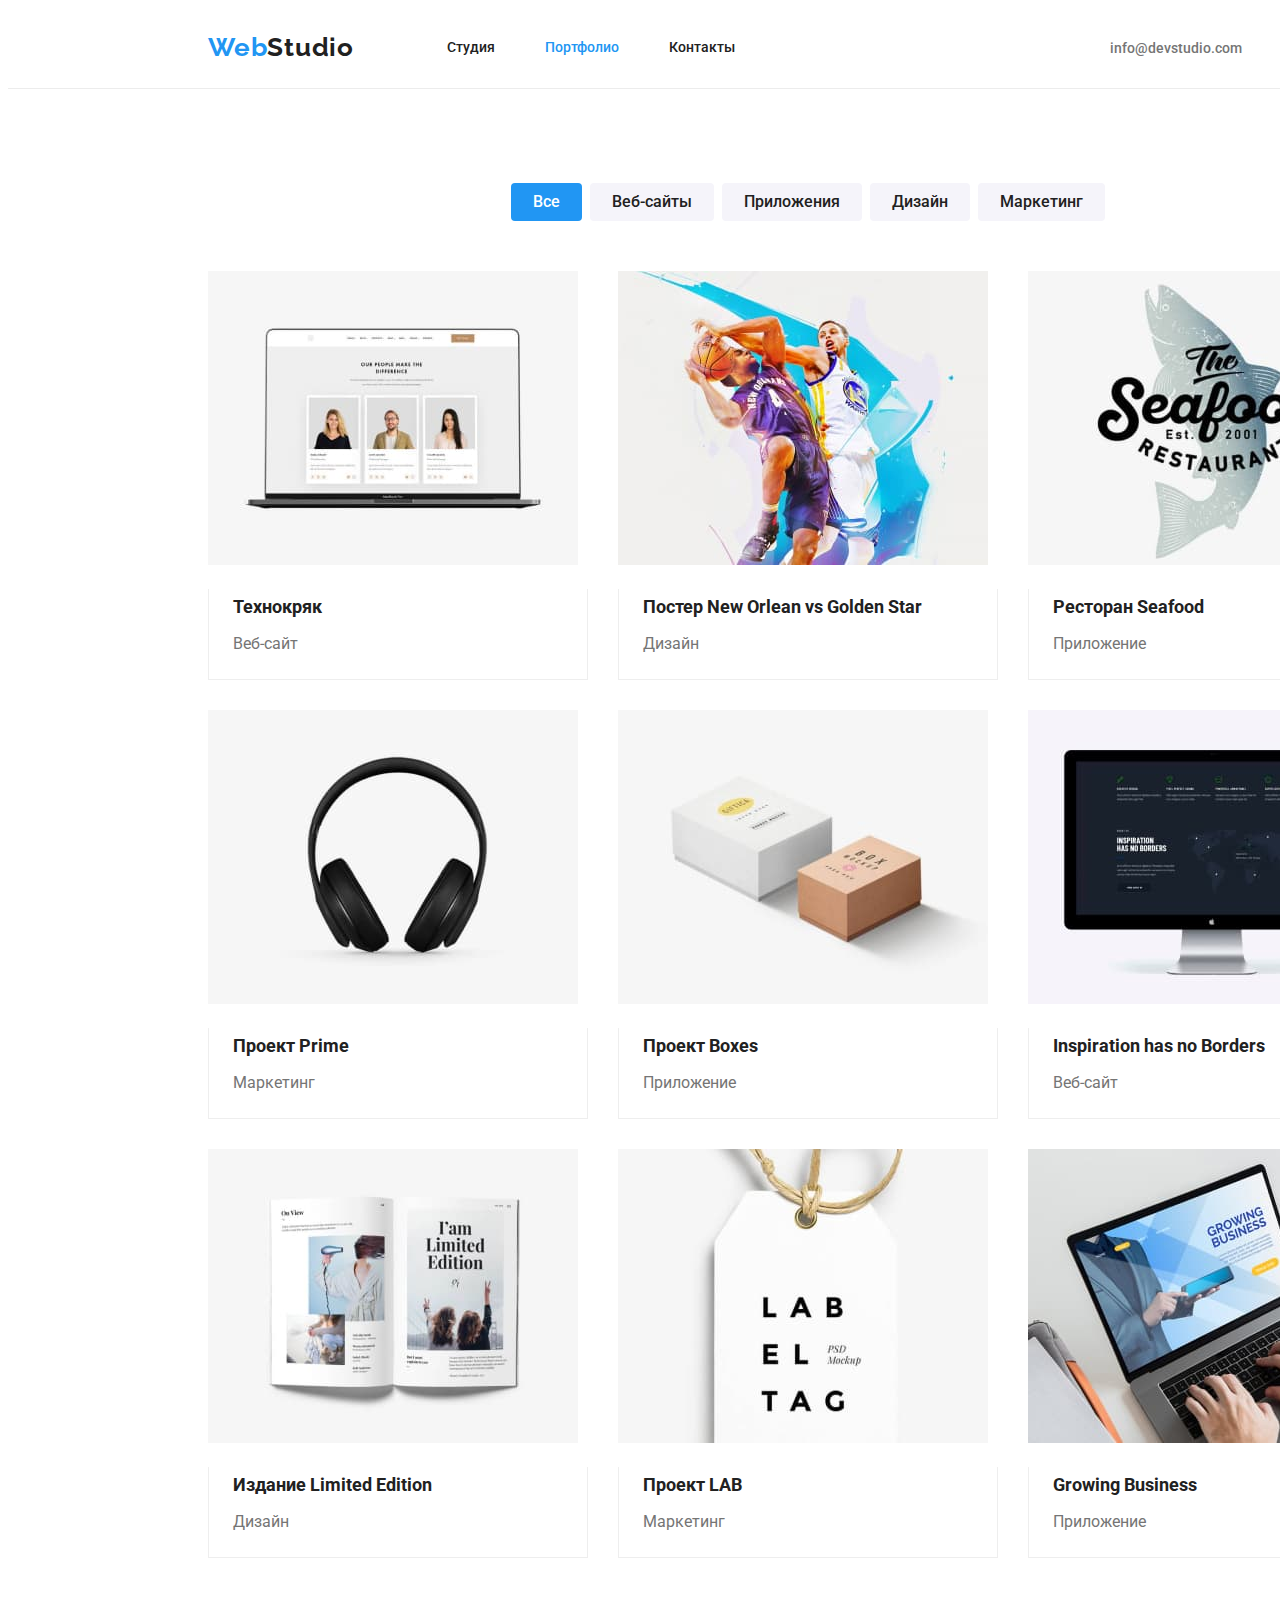
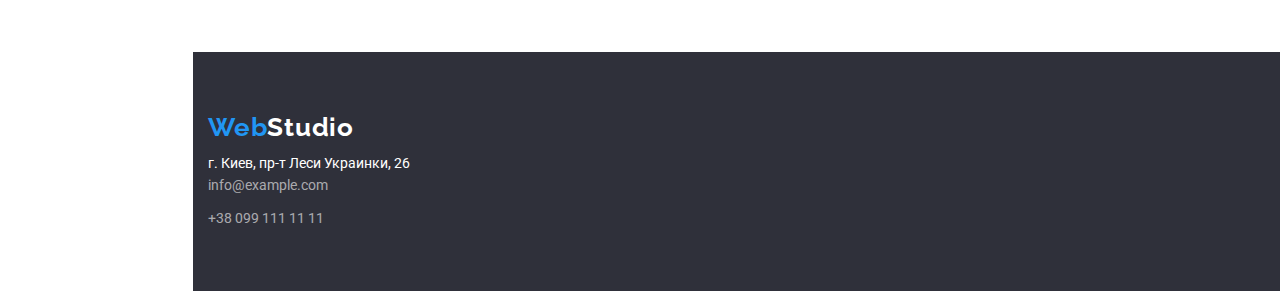
==== portfolio.html @ 8e38016c "Початок роботи" ====
<!DOCTYPE html>
<html lang="ru">

<head>
    <meta charset="UTF-8">
    <meta http-equiv="X-UA-Compatible" content="IE=edge">
    <meta name="viewport" content="width=device-width, initial-scale=1.0">
    <title>Document</title>
    <link href="https://fonts.googleapis.com/css2?family=Raleway:wght@700&family=Roboto:wght@400;500;700;900&display=swap"
        rel="stylesheet">
        <link rel="stylesheet" href="https://cdnjs.cloudflare.com/ajax/libs/modern-normalize/1.1.0/modern-normalize.min.css"
            integrity="sha512-wpPYUAdjBVSE4KJnH1VR1HeZfpl1ub8YT/NKx4PuQ5NmX2tKuGu6U/JRp5y+Y8XG2tV+wKQpNHVUX03MfMFn9Q=="
            crossorigin="anonymous" referrerpolicy="no-referrer" />
    <link rel="stylesheet" href="./css/styles.css" />
</head>
<body>

    <!--Шапка-->
    
    <header class="page-header">
        <div class="container main-header">
        <a href="./index.html" class="logo list"><span class="web">Web</span><span class="studio">Studio</span></a>
        <nav>
            <ul class="site-nav list">
                <li class="item"><a href="./index.html" class="site-nav-link list ">Студия</a></li>
                <li class="item"><a href="./portfolio.html" class="site-nav-link list current">Портфолио</a></li>
                <li class="item"><a href="" class="site-nav-link list">Контакты</a></li>
            </ul>
        </nav>
        <ul class="auth-nav list">
            <li class="item"><a href="mailto:info@devstudio.com" class="auth-nav-link list">info@devstudio.com</a></li>
            <li class="item"><a href="tel:+380961111111" class="auth-nav-link list">+38 096 111 11 11</a></li>
        </ul>
    </div>
    </header>


    <!--Портфолио-->

    <main>
    <section class="portfolio-section container">
        <h1></h1>
        <ul class="buttons list">
            <li> <button type="button" class="selected-button">Все</button></li>
            <li> <button type="button" class="main-button">Веб-сайты</button></li>
            <li> <button type="button" class="main-button">Приложения</button></li>
            <li> <button type="button" class="main-button">Дизайн</button></li>
            <li> <button type="button" class="main-button">Маркетинг</button></li>
        </ul>
        
        <ul class="our-projects list">
            <li class="item"><img src="./images/tehnokrak.jpg" alt="веб-сайт" width="370">
               <div class="cards">
                <h2 class="title">Технокряк</h2>
                <p class="text">Веб-сайт</p>
                </div>
            </li>
            <li class="item"><img src="./images/baskrtball.jpg" alt="баскетбольный постер" width="370">
                <div class="cards">
                <h2 class="title">Постер New Orlean vs Golden Star</h2>
                <p class="text">Дизайн</p>
                </div>
            </li>
            <li class="item"><img src="./images/seafood.jpg" alt="ресторан морепродуктов" width="370">
                <div class="cards">
                <h2 class="title">Ресторан Seafood</h2>
                <p class="text">Приложение</p>
                </div>
            </li>
            <li class="item"><img src="./images/prime.jpg" alt="наушники" width="370">
            <div class="cards">
                <h2 class="title">Проект Prime</h2>
                <p class="text">Маркетинг</p>
                </div>
            </li>
            <li class="item"><img src="./images/boxes.jpg" alt="коробки" width="370">
            <div class="cards">
                <h2 class="title">Проект Boxes</h2>
              <p class="text">Приложение</p>
            </div>
            </li>
            <li class="item"><img src="./images/noborders.jpg" alt="вдохновение без границ" width="370">
            <div class="cards">
                <h2 class="title">Inspiration has no Borders</h2>
            <p class="text">Веб-сайт</p>
            </div>
            </li>
            <li class="item"><img src="./images/limited.jpg" alt="издание ограничено" width="370">
            <div class="cards">
                <h2 class="title">Издание Limited Edition</h2>
             <p class="text">Дизайн</p>
            </div>
            </li>
            <li class="item"><img src="./images/lab.jpg" alt="бирка лаб" width="370">
            <div class="cards">
                <h2 class="title">Проект LAB</h2>
             <p class="text">Маркетинг</p>
            </div>
            </li>
            <li class="item"><img src="./images/growingbis.jpg" alt="растущий бизнес" width="370">
            <div class="cards">
                <h2 class="title">Growing Business</h2>
             <p class="text">Приложение</p>
            </div>
            </li>
        </ul>    
    </section>
    </main>

    <!--Футер-->
    <footer class="footer-section container">
        <a href="" class="logo list"><span class="web">Web</span><span class="studio">Studio</span></a>
        <address class="address-section">
            <ul class=" address-list list">
                <li><a href="" class="address">г. Киев, пр-т Леси Украинки, 26</a></li>
                <li><a href="mailto:info@example.com" class="mail">info@example.com</a></li>
                <li><a href="tel:+380991111111" class="telephone">+38 099 111 11 11</a></li>
            </ul>
        </address>
    </footer>
</body>
---- css/styles.css ----
:root { --primary-text-color: #212121;
        --accent-color: #2196F3;
        --secondary-text-color: #ffffff;}

body {  width: 1600px;
        
         background-color:var(--secondary-text-color);
         color: var(--primary-text-color);
         font-family: Roboto, sans-serif; 
         font-style: normal;
         font-weight: 400;
        }


.list { list-style: none; 
        text-decoration: none;}


h1,
h2,
h3,
h4,
h5,
h6,
p,
ul      {margin: 0px;
         padding: 0px;}

.section {
        padding: 94px 0px;
        margin: 0px;
        outline: 2px solid tomato;
}

.container {    
        width: 1200px;
        padding-left: 15px;
        padding-right: 15px;
        margin-left:  auto;
        margin-right: auto;
}

                /* header*/

.page-header {background-color: var(--secondary-text-color);
                border-bottom: 1px solid #ECECEC;   }

.page-header .container {display: flex;
                        align-items: center;}

.page-header .logo { font-family:Raleway ;
                        font-weight: 700;
                        font-size: 26px;
                        line-height: 1.2;
                        letter-spacing: 0.03em;
                        margin-right: 93px;     }

.page-header .web {color: var(--accent-color);}

.page-header .studio { color: var(--primary-text-color);}

.site-nav {display: flex;  }

.site-nav .item + .item{margin-left: 50px;}

.site-nav-link {color: var(--primary-text-color);
                font-weight: 500;
                font-size: 14px;
                line-height: 1.14;
                display: block;
                padding-bottom: 32px;
                padding-top: 32px;}

.site-nav-link.current,
.site-nav-link:focus, 
.site-nav-link:hover { color: var(--accent-color) ;}

.auth-nav {display: flex;
        margin-left: auto;}

.auth-nav .item + .item{margin-left: 50px;}

.auth-nav-link {color: #757575;
                font-weight: 500;
                font-size: 14px;
                line-height: 1.14;
        padding-bottom: 32px;
        padding-top: 32px; }

.auth-nav-link:hover,
.auth-nav-link:focus { color: var(--accent-color);}


                /*hero*/

.hero-section {background-color:#2F303A ;
                text-align: center;
                padding: 200px 0;  
                display: block;
                align-items: center; }

.hero-title {color: var(--secondary-text-color);
        
font-weight: 900;
font-size: 44px;
line-height: 1.36;
text-transform: uppercase;
letter-spacing: 0.06em;

text-align: center;
margin: 0 auto;
margin-bottom: 30px;
max-width: 696px;    }

.hero-button { display: block;
                padding: 10px 32px;
                margin: 0 auto;
                border: 1px;
                text-align: center;
                min-width: 200px;
                border-radius: 4px;
             

                background-color: var(--accent-color);
                color: var(--secondary-text-color);
                font-family: Roboto;
                font-style: normal;    
                font-weight: 700;
                font-size: 16px;  
                letter-spacing: 0.06em;
                line-height: 1.88;  }
        

           
            /*benefits*/


 .benefit-title {color: var(--primary-text-color);
                font-weight: 700;
                font-size: 14px;
                line-height: 1.14;
                text-transform: uppercase;

                margin-bottom: 10px;}    

 .benefit-text {color: #757575;
                font-size: 14px;
                line-height: 1.71;                
                width: 270px;}   

.benefit-list {margin-top: 0;
                margin-bottom: 0;
                display: flex;
                justify-content: space-between;}

.benefit-list li:not(:first-child) {
                margin-left: 30px;
}
    
    
            /*what we do*/

.work-title {           font-weight: 700;
                        font-size: 36px;
                        line-height: 1.17;
                        text-align: center;
                        margin-bottom: 50px;
                        }

.work-list {margin-bottom: 0px;
                margin-top: 0px;
                display: flex;
                justify-content: space-between; }

.work-list li {margin-bottom: 94px;}

.work-list li:not(:first-child) {
                margin-left: 30px;
                }

             /*our team*/


.team-section { background-color: #F5F4FA;}

.team-title {font-weight: 700;
                font-size: 36px;
                line-height: 1.17;
                text-align: center;
                padding-top: 94px;
                margin-bottom: 50px;}

.team-list {margin-bottom: 0px;
                margin-top: 0px;
                display: flex;
                justify-content: space-between;
                padding-bottom: 94px;}

.team-list img { margin-bottom: 30px;
                }


.team-list li:not(:first-child) {margin-left: 30px;}



.team-section .name { font-weight: 500;
                        font-size: 16px;
                        line-height: 1.19;
                        text-align: center;
                        margin-bottom: 10px;}

 .position {color: #757575;
                font-size: 16px;
                line-height: 1.19;
                text-align: center;
                margin-top: 0px;
                margin-bottom: 0px;
                padding-bottom: 30px;}



            /*footer*/

.footer-section {background-color: #2F303A;
                }


.footer-section .logo {font-family: Raleway;
                        font-weight: 700;
                        font-size: 26px;
                        line-height: 1.19;
                        letter-spacing: 0.03em;
                        
                        padding-top: 60px;
                        margin-bottom: 20px;
        }

.footer-section .web {color: var(--accent-color);}
.footer-section .studio { color: var(--secondary-text-color);}

.logo {display: block;        
        }

.address-list  { display: block;
                margin-top: 0px;        
                padding-left: 0px;}

.address-list .address {display: block;
        margin-bottom: 9px;
        color: var(--secondary-text-color);
        font-family: inherit;
        font-style: normal;
        text-decoration: none;
        font-weight: 400;
        font-size: 14px;
        line-height: 1.71px;
}

.mail,
.telephone {font-family: inherit;
                font-style:normal;
                text-decoration: none;
                        color: rgba(255, 255, 255, 0.6);
                        font-size: 14px;
                        line-height: 1.71;
                        }

.address-list .mail {  margin-bottom: 9px; display: block;  }

.address-list .telephone { display: block;
             padding-bottom: 60px;}
                        







            /* portfolio*/

.buttons {display: flex;
                padding-top: 94px;
                margin-top: 0px;
                margin-bottom: 50px;
                justify-content:center;
                
}
.buttons li { 
                
                border-color: transparent;}
.buttons li:not(:first-child) {margin-left: 8px;
                }

.main-button {
        background-color: #F5F4FA;
        color: var(--primary-text-color);
        font-family: Roboto;
        font-style: normal;
        font-weight: 500;
        font-size: 16px;
        line-height: 1.62;
        text-align: center;
        border: 1px;
        border-radius: 4px;
        padding: 6px 22px;}
.main-button:hover,
.main-button:focus { background-color: var(--accent-color); 
                        color: var(--secondary-text-color);}

.selected-button {background-color: var(--accent-color);
                        color: var(--secondary-text-color);
                        font-family: Roboto;
                        font-style: normal;
                        font-weight: 500;
                        font-size: 16px;
                        line-height: 1.62;
                        text-align: center; 
                        border: 1px;
                        border-radius: 4px;
                        padding: 6px 22px;}

.our-projects {display: flex;
                flex-wrap: wrap;
                margin-left: -30px;
                margin-top: -30px;
}
.our-projects .item {margin-left: 30px ;
                        margin-top: 30px;
                        flex-basis: calc((100% - 90px) / 3);}     
                        
                        
.our-projects .title { font-weight: 700;
                        font-size: 18px;
                        line-height: 2;
                        margin: 20px 24px 4px 24px;}

.our-projects .text {color: #757575;
        font-size: 16px;
        line-height: 1.88;
        margin-bottom: 20px;
        margin-left: 24px;
        margin-right: 24px;}

.cards {border-right: 1px solid #eeeeee;
        border-bottom: 1px solid #eeeeee;
        border-left: 1px solid #eeeeee;}

.our-projects .item:nth-last-child(-n + 3) { margin-bottom: 94px;}
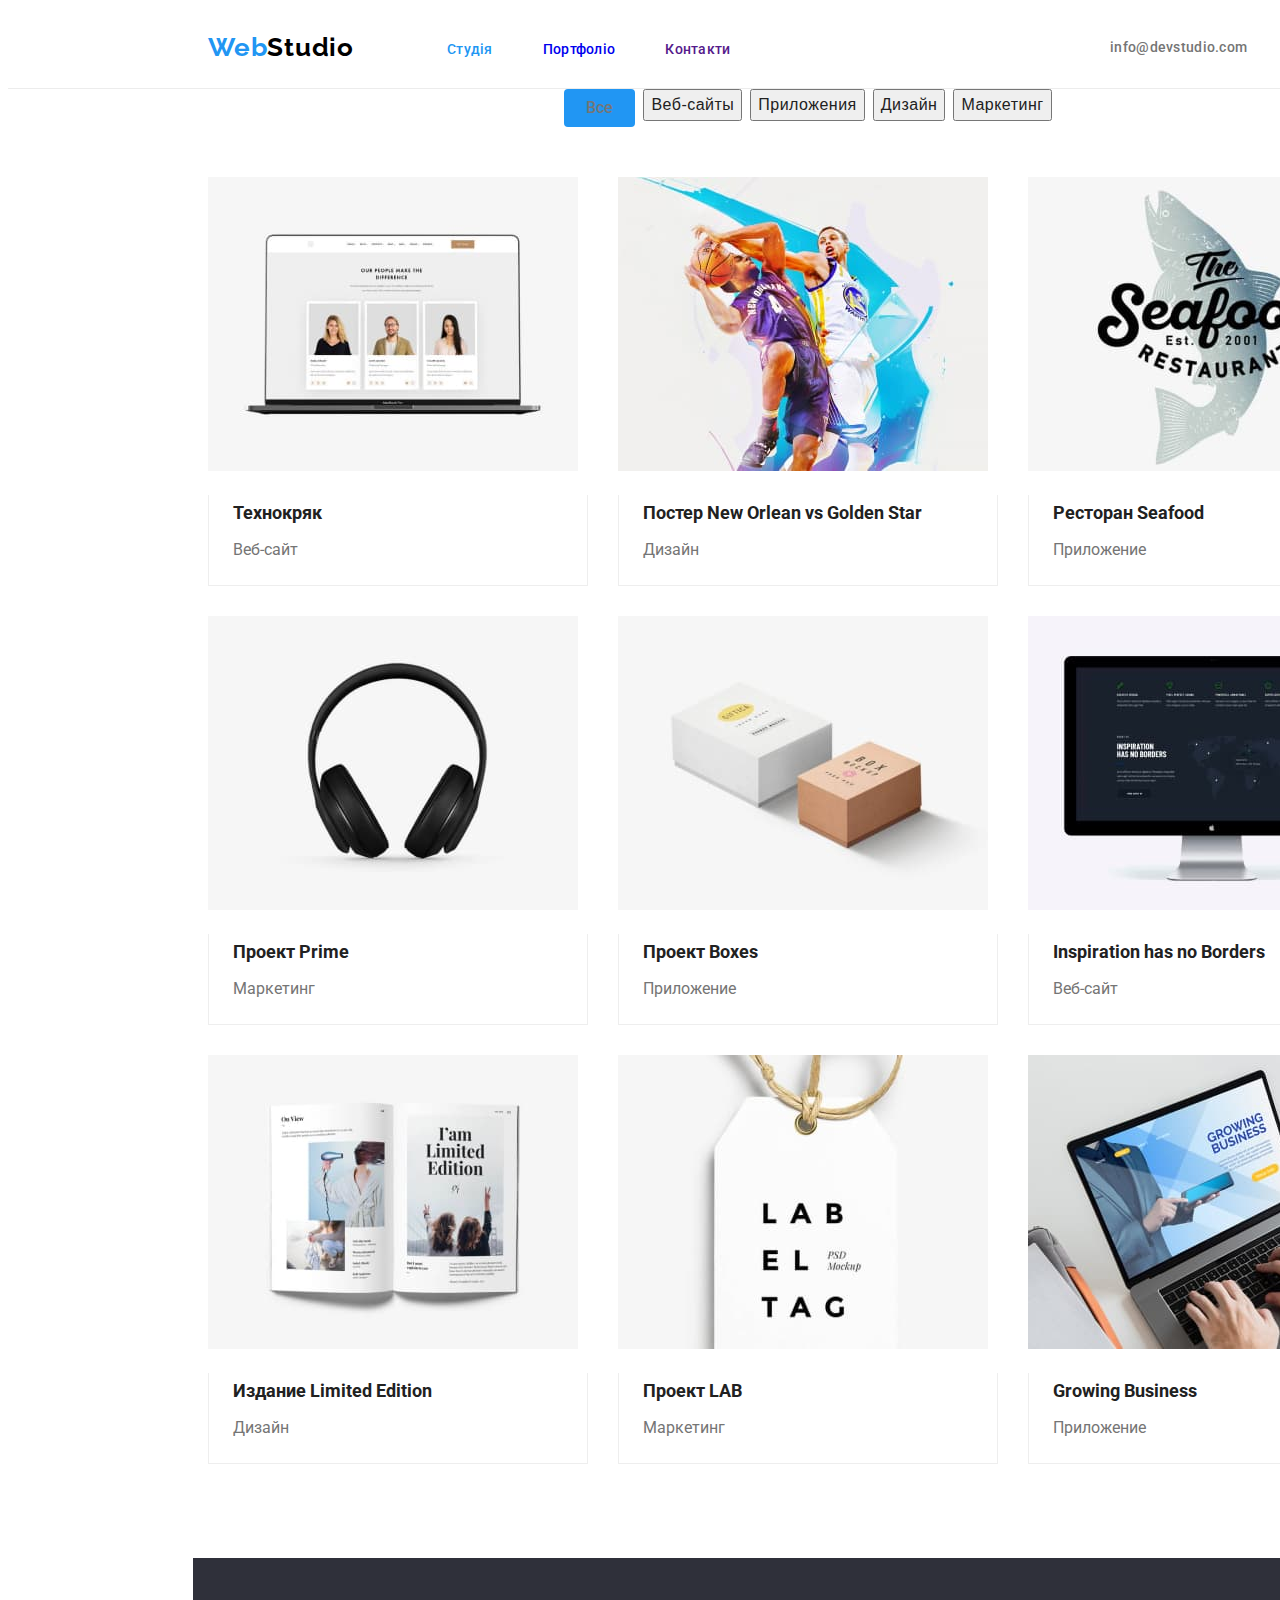
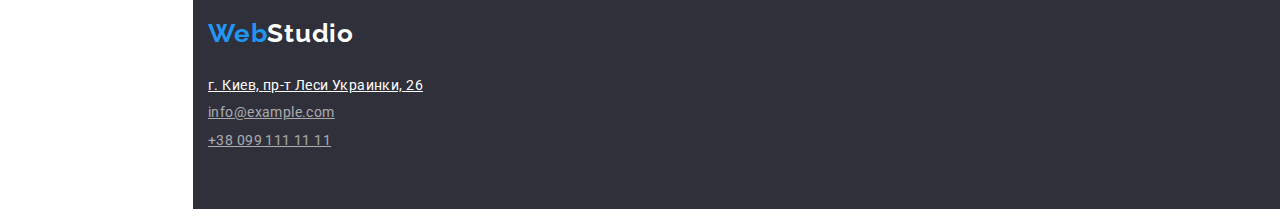
==== commit 510c6488: "finished general page" ====
--- a/portfolio.html
+++ b/portfolio.html
@@ -1,5 +1,5 @@
 <!DOCTYPE html>
-<html lang="ru">
+<html lang="uk">
 
 <head>
     <meta charset="UTF-8">
@@ -15,32 +15,34 @@
 </head>
 <body>
 
-    <!--Шапка-->
+    <!--Header-->
     
-    <header class="page-header">
-        <div class="container main-header">
-        <a href="./index.html" class="logo list"><span class="web">Web</span><span class="studio">Studio</span></a>
-        <nav>
-            <ul class="site-nav list">
-                <li class="item"><a href="./index.html" class="site-nav-link list ">Студия</a></li>
-                <li class="item"><a href="./portfolio.html" class="site-nav-link list current">Портфолио</a></li>
-                <li class="item"><a href="" class="site-nav-link list">Контакты</a></li>
+    <header class="header">
+    
+        <div class="container main-nav">
+            <a href="./index.html" class="list logo"><span class="web">Web</span>Studio</a>
+            <nav class="nav">
+                <ul class="list site-nav">
+                    <li class="item"><a href="" class=" list site-nav-link  current">Студія</a></li>
+                    <li class="item"><a href="./portfolio.html" class="list site-nav-link ">Портфоліо</a></li>
+                    <li class="item"><a href="" class="list site-nav-link ">Контакти</a></li>
+                </ul>
+            </nav>
+            <ul class="list auth-nav ">
+                <li class="item"><a href="mailto:info@devstudio.com" class="list auth-nav-link ">info@devstudio.com</a></li>
+                <li class="item"><a href="tel:+380961111111" class="list auth-nav-link ">+38 096 111 11 11</a></li>
             </ul>
-        </nav>
-        <ul class="auth-nav list">
-            <li class="item"><a href="mailto:info@devstudio.com" class="auth-nav-link list">info@devstudio.com</a></li>
-            <li class="item"><a href="tel:+380961111111" class="auth-nav-link list">+38 096 111 11 11</a></li>
-        </ul>
-    </div>
+        </div>
     </header>
 
 
-    <!--Портфолио-->
+    <!--portfolio-->
 
     <main>
-    <section class="portfolio-section container">
+    <section class="portfolio-section ">
+        <div class="container">
         <h1></h1>
-        <ul class="buttons list">
+        <ul class="list buttons">
             <li> <button type="button" class="selected-button">Все</button></li>
             <li> <button type="button" class="main-button">Веб-сайты</button></li>
             <li> <button type="button" class="main-button">Приложения</button></li>
@@ -103,7 +105,8 @@
              <p class="text">Приложение</p>
             </div>
             </li>
-        </ul>    
+        </ul> 
+        </div>
     </section>
     </main>
 
--- a/css/styles.css
+++ b/css/styles.css
@@ -1,21 +1,24 @@
-:root { --primary-text-color: #212121;
+:root { 
+        --primary-text-color: #212121;
+        --secondary-text-color: #757575;
         --accent-color: #2196F3;
-        --secondary-text-color: #ffffff;}
-
-body {  width: 1600px;
-        
-         background-color:var(--secondary-text-color);
+        --primary-background-color: #ffffff;
+        --secondary-background-color:#2F303A;
+}
+
+body {  
+         width: 1600px;        
+         background-color:var(--primary-background-color);
          color: var(--primary-text-color);
          font-family: Roboto, sans-serif; 
          font-style: normal;
          font-weight: 400;
         }
 
-
 .list { list-style: none; 
-        text-decoration: none;}
-
-
+        text-decoration: none;
+}
+ 
 h1,
 h2,
 h3,
@@ -23,8 +26,10 @@
 h5,
 h6,
 p,
-ul      {margin: 0px;
-         padding: 0px;}
+ul      {
+        margin: 0px;
+        padding: 0px;
+        }
 
 .section {
         padding: 94px 0px;
@@ -42,137 +47,171 @@
 
                 /* header*/
 
-.page-header {background-color: var(--secondary-text-color);
-                border-bottom: 1px solid #ECECEC;   }
-
-.page-header .container {display: flex;
-                        align-items: center;}
-
-.page-header .logo { font-family:Raleway ;
-                        font-weight: 700;
-                        font-size: 26px;
-                        line-height: 1.2;
-                        letter-spacing: 0.03em;
-                        margin-right: 93px;     }
-
-.page-header .web {color: var(--accent-color);}
-
-.page-header .studio { color: var(--primary-text-color);}
-
-.site-nav {display: flex;  }
-
-.site-nav .item + .item{margin-left: 50px;}
-
-.site-nav-link {color: var(--primary-text-color);
+ .header {         
+        border-bottom: 1px solid #ECECEC;
+} 
+.main-nav {
+        display: flex;
+        align-items: center;
+}
+.header .logo { 
+        display: block;
+        font-family:Raleway ;
+        font-weight: 700;
+        font-size: 26px;
+        line-height: 1.2;
+        letter-spacing: 0.03em;   
+        color: #000000;
+        margin-right: 93px;
+        padding-top: 24px;
+        padding-bottom: 25px;        
+  }
+
+.header .web {
+        color: var(--accent-color);
+        
+}
+.main-nav {
+        display: flex;
+        align-items: center;
+}
+
+.site-nav {
+        display: flex;
+        justify-content: flex-start;
+}      
+
+.site-nav .item + .item{
+        margin-left: 50px;
+}
+
+.site-nav-link {    
                 font-weight: 500;
                 font-size: 14px;
                 line-height: 1.14;
-                display: block;
+                letter-spacing: 0.02em;
+                padding-top: 32px;
                 padding-bottom: 32px;
-                padding-top: 32px;}
+}
 
 .site-nav-link.current,
 .site-nav-link:focus, 
 .site-nav-link:hover { color: var(--accent-color) ;}
 
-.auth-nav {display: flex;
-        margin-left: auto;}
-
-.auth-nav .item + .item{margin-left: 50px;}
-
-.auth-nav-link {color: #757575;
+.auth-nav {
+                display: flex;   
+                margin-left: auto;            
+}
+
+.auth-nav .item + .item{
+        margin-left: 40px;
+}
+
+.auth-nav-link {
+                display:block;
+                color: #757575;
                 font-weight: 500;
                 font-size: 14px;
                 line-height: 1.14;
-        padding-bottom: 32px;
-        padding-top: 32px; }
+                letter-spacing: 0.02em;
+                padding-bottom: 32px;
+                padding-top: 32px;                               
+}
 
 .auth-nav-link:hover,
-.auth-nav-link:focus { color: var(--accent-color);}
+.auth-nav-link:focus { 
+        color: var(--accent-color);
+}
 
 
                 /*hero*/
 
-.hero-section {background-color:#2F303A ;
+.hero-section {
+        background-color:#2F303A ;
+        text-align: center;
+                /* text-align: center;
+                align-items: center;  */
+}
+
+ .hero-title {
+        display: block;
+        color: #ffffff;       
+        font-weight: 900;
+        font-size: 44px;
+        line-height: 1.36;
+        text-transform: uppercase;
+        letter-spacing: 0.06em;
+        max-width: 696px;        
+        margin: 0 auto 30px;
+        padding-top: 200px;          
+} 
+
+.hero-button { 
+        
+        min-width: 200px;
+        padding: 10px 24px;
+        margin: 0 auto 200px;
+        border: 1px;
+        text-align: center;
+        border-radius: 4px;
+        box-shadow: 0px 4px 4px rgba(0, 0, 0, 0.15);
+        background-color: var(--accent-color);
+}  
+.hero-link {
+        font-weight: 700;
+                font-size: 16px;
+                line-height: 1.88;
+                letter-spacing: 0.06em;
+                color: #ffffff;                
                 text-align: center;
-                padding: 200px 0;  
-                display: block;
-                align-items: center; }
-
-.hero-title {color: var(--secondary-text-color);
-        
-font-weight: 900;
-font-size: 44px;
-line-height: 1.36;
-text-transform: uppercase;
-letter-spacing: 0.06em;
-
-text-align: center;
-margin: 0 auto;
-margin-bottom: 30px;
-max-width: 696px;    }
-
-.hero-button { display: block;
-                padding: 10px 32px;
-                margin: 0 auto;
-                border: 1px;
-                text-align: center;
-                min-width: 200px;
-                border-radius: 4px;
-             
-
-                background-color: var(--accent-color);
-                color: var(--secondary-text-color);
-                font-family: Roboto;
-                font-style: normal;    
-                font-weight: 700;
-                font-size: 16px;  
-                letter-spacing: 0.06em;
-                line-height: 1.88;  }
-        
-
+}
            
             /*benefits*/
 
 
- .benefit-title {color: var(--primary-text-color);
+ .benefit-title {
+                color: var(--primary-text-color);
                 font-weight: 700;
                 font-size: 14px;
                 line-height: 1.14;
                 text-transform: uppercase;
-
-                margin-bottom: 10px;}    
-
- .benefit-text {color: #757575;
+                margin-bottom: 10px;
+}    
+ .benefit-text {
+                color: #757575;
                 font-size: 14px;
                 line-height: 1.71;                
-                width: 270px;}   
-
-.benefit-list {margin-top: 0;
+                width: 270px;
+}   
+.benefit-list {
+                display: flex;
+                justify-content: space-between;
+                margin-top: 0;
                 margin-bottom: 0;
-                display: flex;
-                justify-content: space-between;}
-
+}
 .benefit-list li:not(:first-child) {
                 margin-left: 30px;
-}
-    
+}    
+
     
             /*what we do*/
 
-.work-title {           font-weight: 700;
-                        font-size: 36px;
-                        line-height: 1.17;
-                        text-align: center;
-                        margin-bottom: 50px;
-                        }
-
-.work-list {margin-bottom: 0px;
-                margin-top: 0px;
-                display: flex;
-                justify-content: space-between; }
-
-.work-list li {margin-bottom: 94px;}
+.work-title {           
+        font-weight: 700;
+        font-size: 36px;
+        line-height: 1.17;
+        text-align: center;
+        margin-bottom: 50px;
+}
+
+.work-list {
+        display: flex;
+        justify-content: space-between;               
+}
+
+.work-list li {
+        margin-bottom: 94px;
+}
 
 .work-list li:not(:first-child) {
                 margin-left: 30px;
@@ -181,95 +220,121 @@
              /*our team*/
 
 
-.team-section { background-color: #F5F4FA;}
-
-.team-title {font-weight: 700;
-                font-size: 36px;
-                line-height: 1.17;
-                text-align: center;
-                padding-top: 94px;
-                margin-bottom: 50px;}
-
-.team-list {margin-bottom: 0px;
-                margin-top: 0px;
-                display: flex;
-                justify-content: space-between;
-                padding-bottom: 94px;}
-
-.team-list img { margin-bottom: 30px;
-                }
-
-
-.team-list li:not(:first-child) {margin-left: 30px;}
-
-
-
-.team-section .name { font-weight: 500;
-                        font-size: 16px;
-                        line-height: 1.19;
-                        text-align: center;
-                        margin-bottom: 10px;}
-
- .position {color: #757575;
+.team-section {
+         background-color: #F5F4FA;
+}
+
+.team-title {
+        font-weight: 700;
+        font-size: 36px;
+        line-height: 1.17;
+        text-align: center;
+        letter-spacing: 0.03em;
+        margin-bottom: 50px;
+}
+
+.team-list {
+        display: flex;
+        justify-content: space-between;
+        background-color: var(--primary-background-color);
+        margin-bottom: 0px;
+        margin-top: 0px; 
+} 
+
+.card {
+        background: #FFFFFF;
+        box-shadow: 0px 1px 3px rgba(0, 0, 0, 0.12), 0px 1px 1px rgba(0, 0, 0, 0.14), 0px 2px 1px rgba(0, 0, 0, 0.2);
+        border-radius: 0px 0px 4px 4px;
+}
+
+
+
+.team-list li:not(:first-child) {
+        margin-left: 30px;
+}
+
+
+
+.name { 
+        font-weight: 500;
+        font-size: 16px;
+        line-height: 1.19;
+        text-align: center;                    
+        letter-spacing: 0.03em;
+        padding-top: 30px;  
+        margin-bottom: 10px;
+}
+
+.position {
+        color: var(--secondary-text-color);
                 font-size: 16px;
                 line-height: 1.19;
                 text-align: center;
-                margin-top: 0px;
-                margin-bottom: 0px;
-                padding-bottom: 30px;}
+                letter-spacing: 0.03em;
+                padding-bottom: 30px;      
+}
 
 
 
             /*footer*/
 
-.footer-section {background-color: #2F303A;
-                }
-
-
-.footer-section .logo {font-family: Raleway;
-                        font-weight: 700;
-                        font-size: 26px;
-                        line-height: 1.19;
-                        letter-spacing: 0.03em;
-                        
-                        padding-top: 60px;
-                        margin-bottom: 20px;
+.footer-section {
+        background-color: #2F303A;
+}
+
+
+.footer-section .logo {
+        display: block;
+        font-family: Raleway;
+        font-style: normal;
+        font-weight: 700;
+        font-size: 26px;
+        line-height: 1.2;
+        letter-spacing: 0.03em;
+        color: #ffffff;
+        padding-top: 60px;
+        margin-bottom: 28px;
         }
 
-.footer-section .web {color: var(--accent-color);}
-.footer-section .studio { color: var(--secondary-text-color);}
-
-.logo {display: block;        
-        }
-
-.address-list  { display: block;
+.footer-section .web {
+        color: var(--accent-color);
+}
+
+/* .address-list  { display: block;
                 margin-top: 0px;        
-                padding-left: 0px;}
-
-.address-list .address {display: block;
-        margin-bottom: 9px;
-        color: var(--secondary-text-color);
+                padding-left: 0px;} */
+
+.address-list .address{
+        display: block;
+        margin-bottom: 12px;
         font-family: inherit;
         font-style: normal;
-        text-decoration: none;
         font-weight: 400;
         font-size: 14px;
-        line-height: 1.71px;
+        line-height: 1.14;
+        letter-spacing: 0.03em;
+        color: #ffffff;
 }
 
 .mail,
-.telephone {font-family: inherit;
-                font-style:normal;
-                text-decoration: none;
-                        color: rgba(255, 255, 255, 0.6);
-                        font-size: 14px;
-                        line-height: 1.71;
-                        }
-
-.address-list .mail {  margin-bottom: 9px; display: block;  }
-
-.address-list .telephone { display: block;
-             padding-bottom: 60px;}
+.telephone {
+        display: block;
+        font-family: inherit;
+        font-style: normal;
+        font-weight: 400;
+        font-size: 14px;
+        line-height: 1.14;
+        letter-spacing: 0.03em;
+        color: rgba(255, 255, 255, 0.6);
+}
+
+.address-list .mail {  
+        margin-bottom: 12px; 
+  }
+
+.address-list .telephone { 
+             padding-bottom: 60px;
+        }
                         
 
 
@@ -280,12 +345,12 @@
 
             /* portfolio*/
 
-.buttons {display: flex;
-                padding-top: 94px;
-                margin-top: 0px;
-                margin-bottom: 50px;
-                justify-content:center;
-                
+.buttons {
+        display: flex;
+        margin-bottom: 50px;
+        justify-content:center;  
+        border-color: #F5F4FA;
+        border-radius: 4px;;              
 }
 .buttons li { 
                 
@@ -294,17 +359,12 @@
                 }
 
 .main-button {
-        background-color: #F5F4FA;
-        color: var(--primary-text-color);
-        font-family: Roboto;
-        font-style: normal;
         font-weight: 500;
-        font-size: 16px;
-        line-height: 1.62;
-        text-align: center;
-        border: 1px;
-        border-radius: 4px;
-        padding: 6px 22px;}
+                font-size: 16px;
+                line-height: 1.62;        
+                text-align: center;
+                letter-spacing: 0.03em;        
+                color: var(--primary-text-color);}
 .main-button:hover,
 .main-button:focus { background-color: var(--accent-color); 
                         color: var(--secondary-text-color);}
@@ -347,4 +407,4 @@
         border-bottom: 1px solid #eeeeee;
         border-left: 1px solid #eeeeee;}
 
-.our-projects .item:nth-last-child(-n + 3) { margin-bottom: 94px;}+.our-projects .item:nth-last-child(-n + 3) { margin-bottom: 94px;} */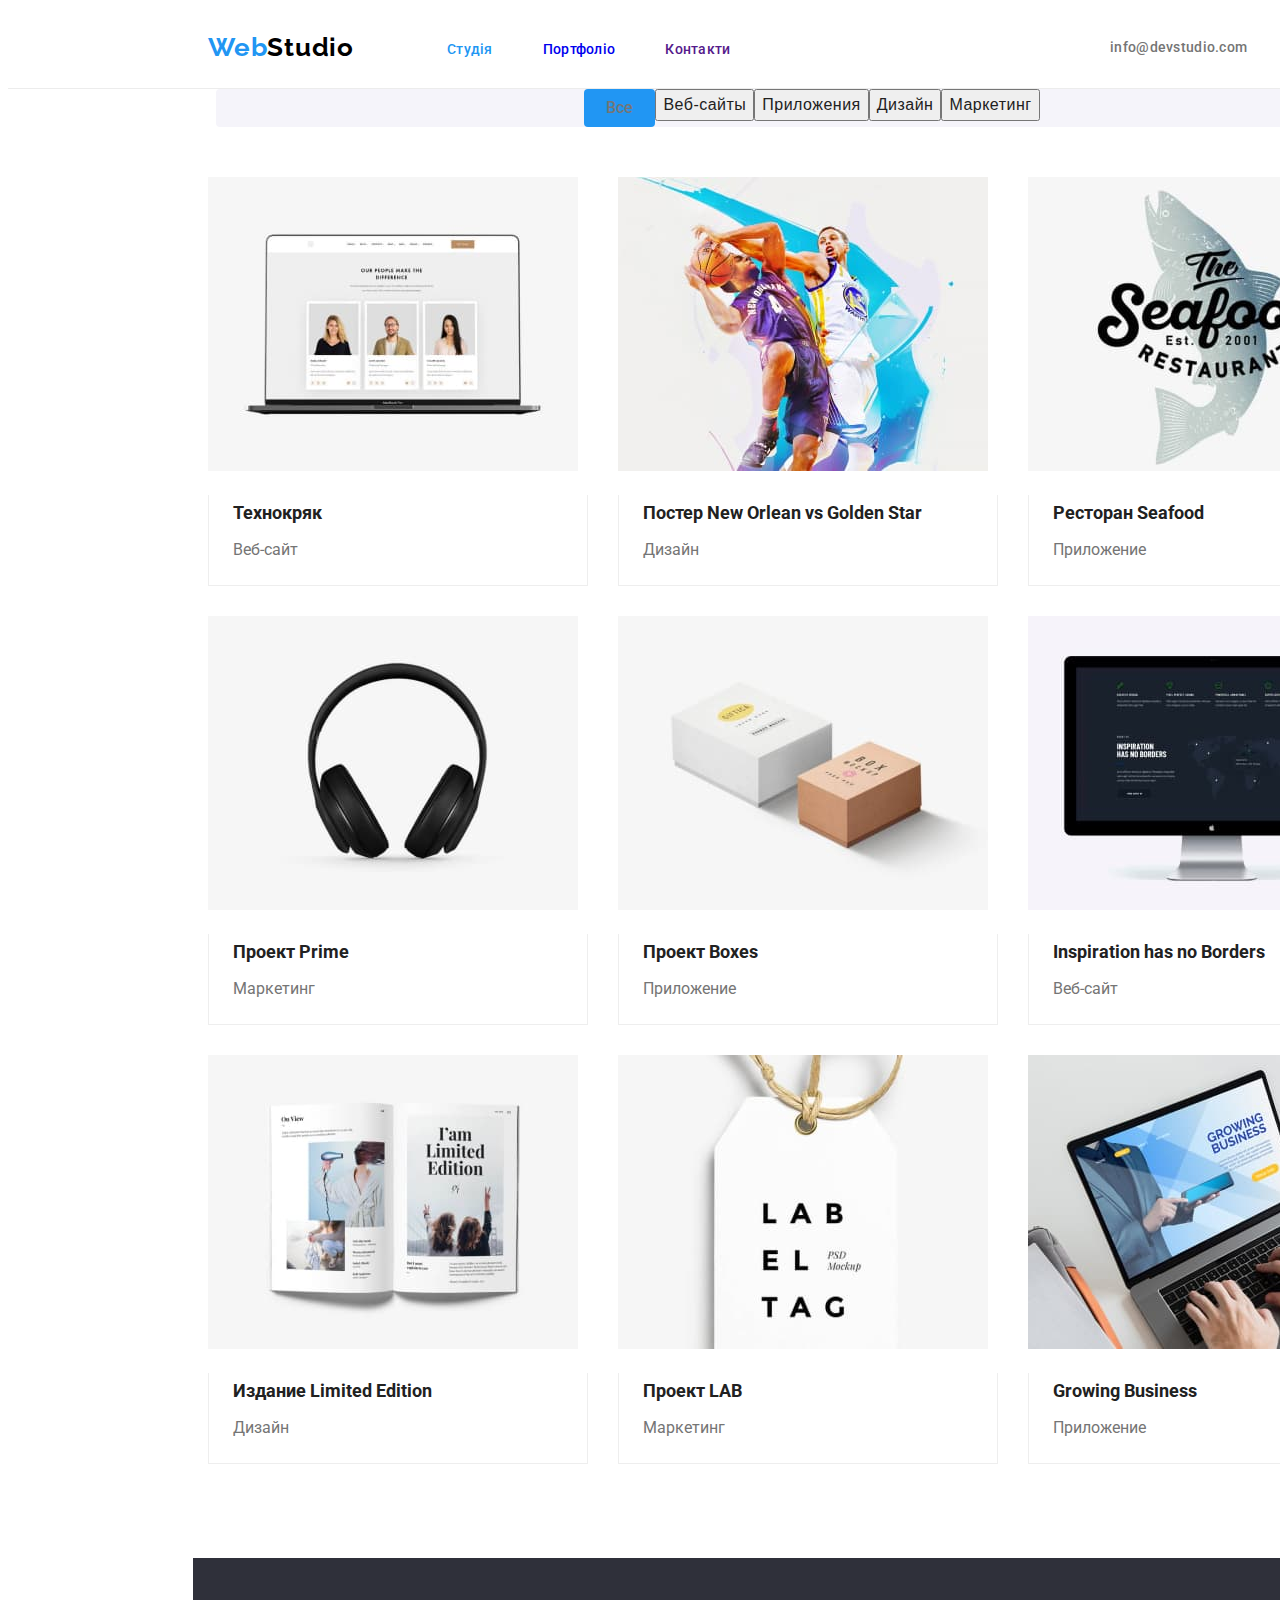
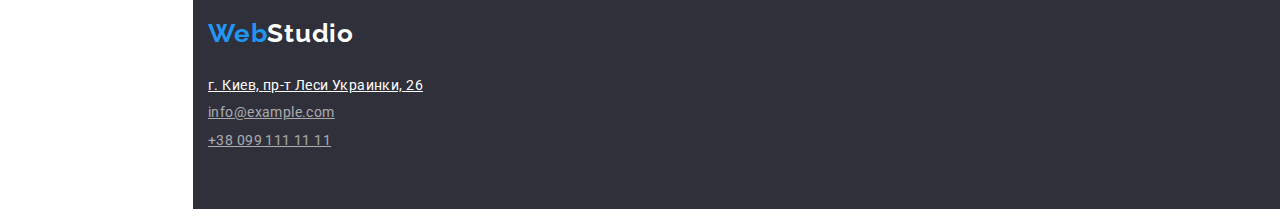
==== commit 2973aa74: "portfolio" ====
--- a/portfolio.html
+++ b/portfolio.html
@@ -42,12 +42,12 @@
     <section class="portfolio-section ">
         <div class="container">
         <h1></h1>
-        <ul class="list buttons">
-            <li> <button type="button" class="selected-button">Все</button></li>
-            <li> <button type="button" class="main-button">Веб-сайты</button></li>
-            <li> <button type="button" class="main-button">Приложения</button></li>
-            <li> <button type="button" class="main-button">Дизайн</button></li>
-            <li> <button type="button" class="main-button">Маркетинг</button></li>
+        <ul class="list buttons-list">
+            <li> <button type="button" class="list selected-button">Все</button></li>
+            <li> <button type="button" class="list main-button">Веб-сайты</button></li>
+            <li> <button type="button" class="list main-button">Приложения</button></li>
+            <li> <button type="button" class="list main-button">Дизайн</button></li>
+            <li> <button type="button" class="list main-button">Маркетинг</button></li>
         </ul>
         
         <ul class="our-projects list">
--- a/css/styles.css
+++ b/css/styles.css
@@ -345,20 +345,26 @@
 
             /* portfolio*/
 
-.buttons {
-        display: flex;
+.buttons-list {
+        display: flex;
+        justify-content:center;  
+        background: #F5F4FA;
+        border-radius: 4px;
         margin-bottom: 50px;
-        justify-content:center;  
-        border-color: #F5F4FA;
-        border-radius: 4px;;              
-}
-.buttons li { 
-                
-                border-color: transparent;}
-.buttons li:not(:first-child) {margin-left: 8px;
+}
+.buttons { 
+        font-weight: 500;
+        font-size: 16px;
+        line-height: 1.62;        
+        text-align: center;
+        letter-spacing: 0.03em;        
+        color: var(--primary-text-color);                
+ }
+.buttons-list:not(:first-child) {margin-left: 8px;
                 }
 
-.main-button {
+.main-button,
+.button {
         font-weight: 500;
                 font-size: 16px;
                 line-height: 1.62;        
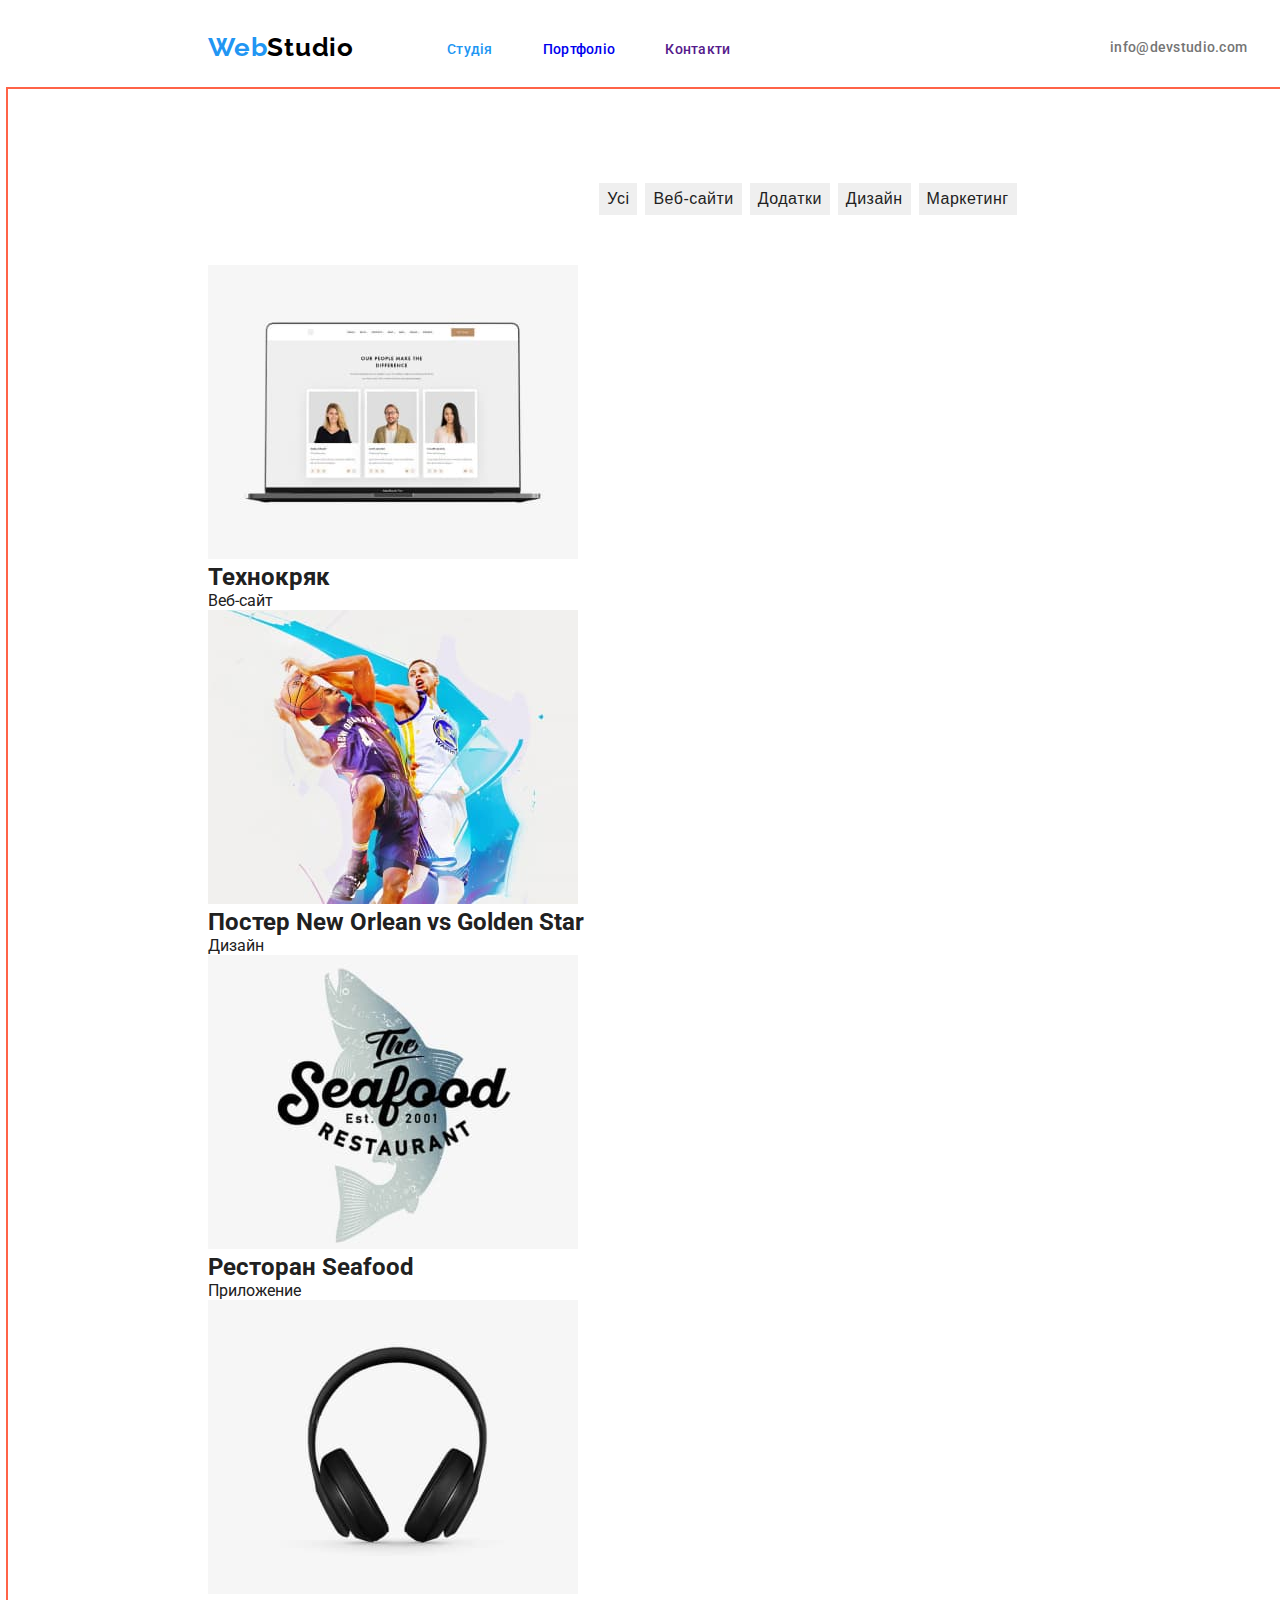
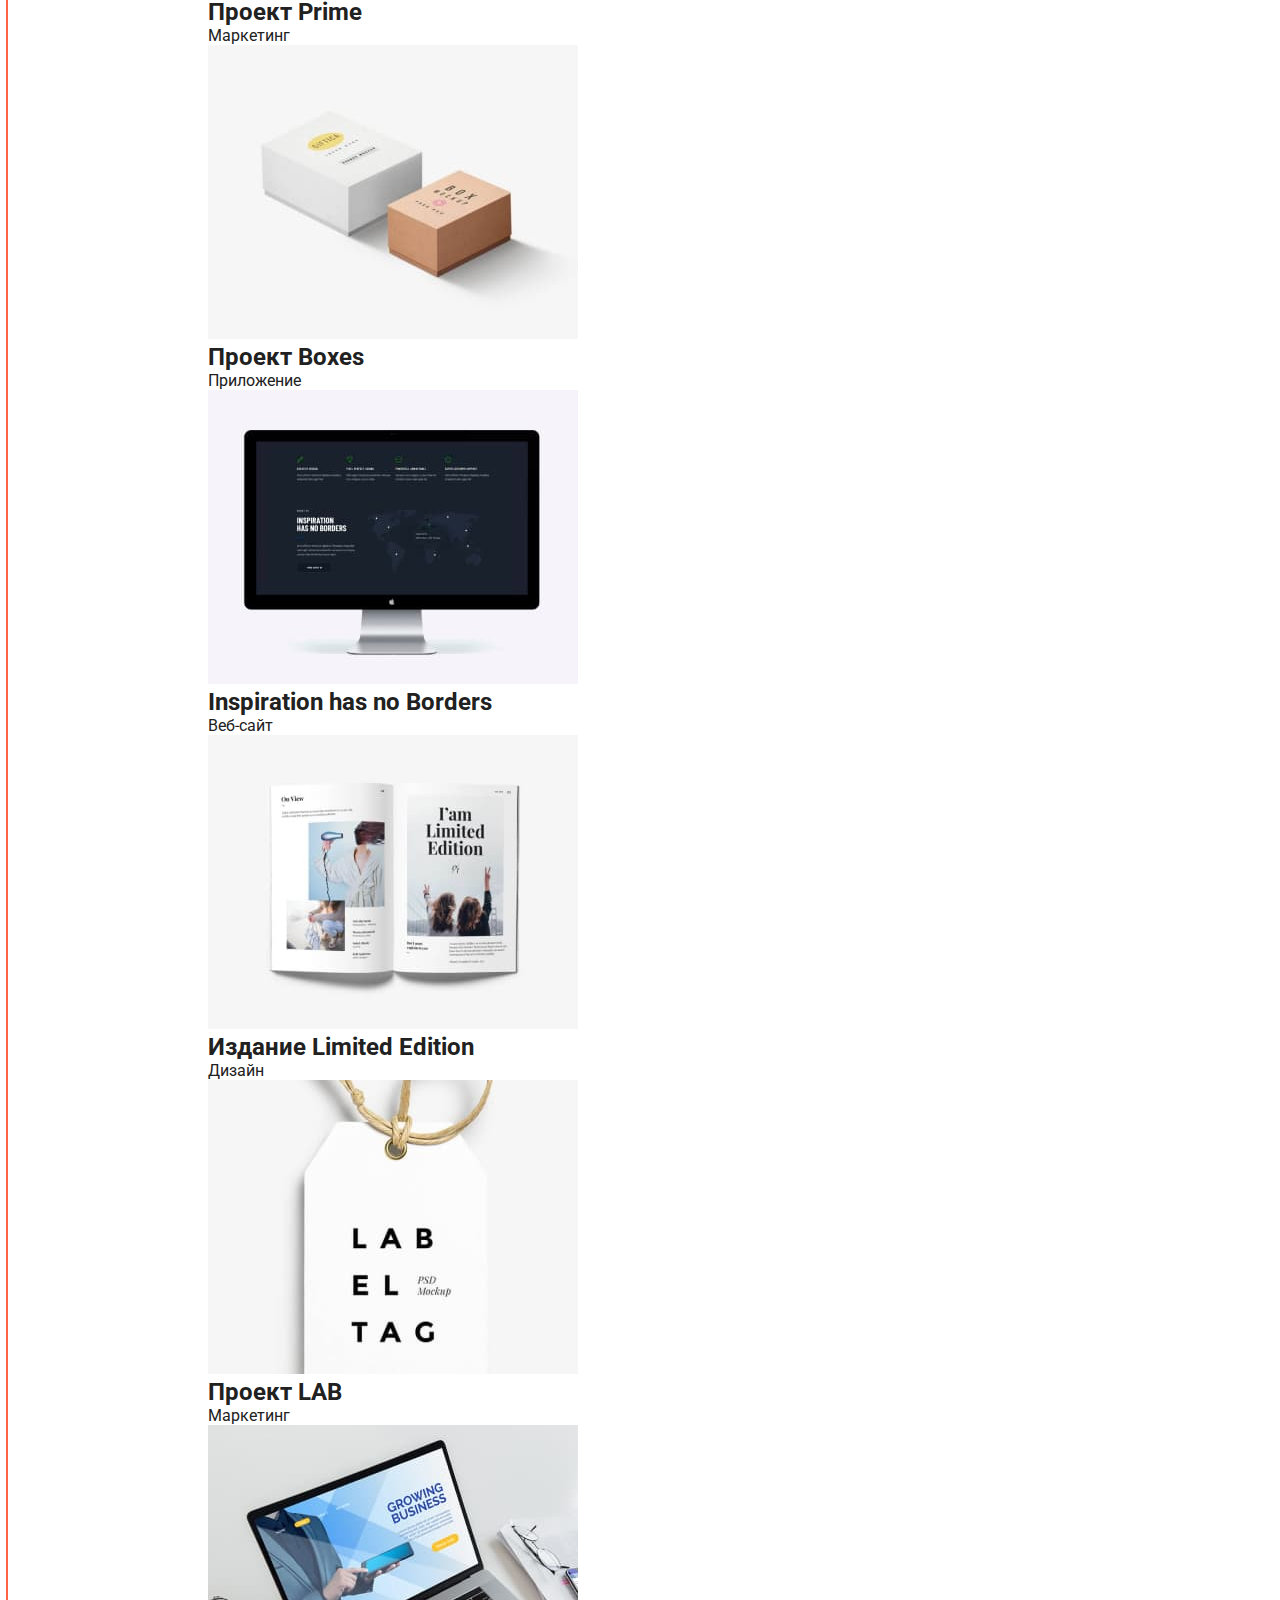
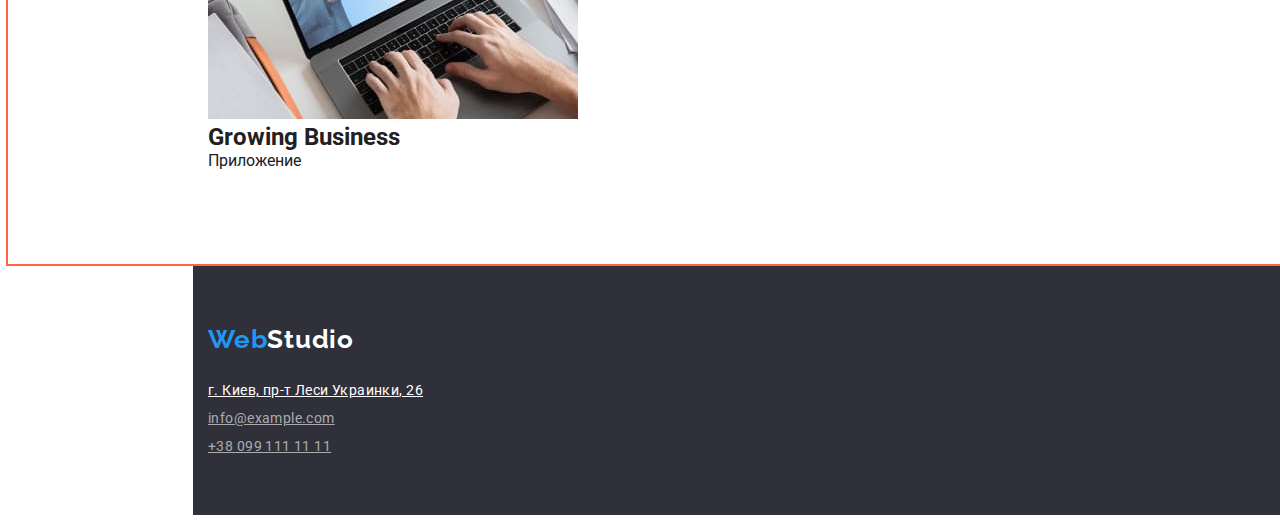
==== commit 6c35fee0: "portfolio buttons in process" ====
--- a/portfolio.html
+++ b/portfolio.html
@@ -39,15 +39,35 @@
     <!--portfolio-->
 
     <main>
-    <section class="portfolio-section ">
+    <section class="section ">
         <div class="container">
-        <h1></h1>
-        <ul class="list buttons-list">
-            <li> <button type="button" class="list selected-button">Все</button></li>
-            <li> <button type="button" class="list main-button">Веб-сайты</button></li>
-            <li> <button type="button" class="list main-button">Приложения</button></li>
-            <li> <button type="button" class="list main-button">Дизайн</button></li>
-            <li> <button type="button" class="list main-button">Маркетинг</button></li>
+        <h1 class="portfolio-title"></h1>
+        <ul class="list button-list">
+            <li class="item selected-button"> 
+             <button type="button" class="list "> 
+                <a href="" class="list link">Усі</a>
+            </button>
+        </li>
+            <li class="item main-button"> 
+                <button type="button">
+                    <a href="" class="list link">Веб-сайти</a>
+                </button>
+            </li>
+            <li class="item main-button"> 
+                <button type="button">
+                    <a href="" class="list link">Додатки</a>
+                </button>
+            </li>
+            <li class="item main-button"> 
+                <button type="button">
+                    <a href="" class="list link">Дизайн</a>
+                </button>
+            </li>
+            <li class="item main-button"> 
+                <button type="button">
+                    <a href="" class="list link">Маркетинг</a>
+                </button>
+            </li>
         </ul>
         
         <ul class="our-projects list">
--- a/css/styles.css
+++ b/css/styles.css
@@ -345,47 +345,54 @@
 
             /* portfolio*/
 
-.buttons-list {
+           
+.button-list {
         display: flex;
         justify-content:center;  
-        background: #F5F4FA;
+        margin-bottom: 50px; 
+}
+.button-list .item {
         border-radius: 4px;
-        margin-bottom: 50px;
-}
-.buttons { 
+        background-color: #F5F4FA;
+}
+.button-list button {
+        border-color: transparent;
+}
+.button-list .item +.item {
+        margin-left: 8px;
+}
+.button-list .link { 
         font-weight: 500;
         font-size: 16px;
         line-height: 1.62;        
         text-align: center;
         letter-spacing: 0.03em;        
-        color: var(--primary-text-color);                
+        color: var(--primary-text-color);                 */
  }
 .buttons-list:not(:first-child) {margin-left: 8px;
                 }
 
 .main-button,
 .button {
-        font-weight: 500;
+        /* font-weight: 500;
                 font-size: 16px;
                 line-height: 1.62;        
                 text-align: center;
                 letter-spacing: 0.03em;        
-                color: var(--primary-text-color);}
+                color: var(--primary-text-color);} */
 .main-button:hover,
 .main-button:focus { background-color: var(--accent-color); 
                         color: var(--secondary-text-color);}
 
 .selected-button {background-color: var(--accent-color);
                         color: var(--secondary-text-color);
-                        font-family: Roboto;
-                        font-style: normal;
                         font-weight: 500;
                         font-size: 16px;
                         line-height: 1.62;
                         text-align: center; 
                         border: 1px;
                         border-radius: 4px;
-                        padding: 6px 22px;}
+}
 
 .our-projects {display: flex;
                 flex-wrap: wrap;
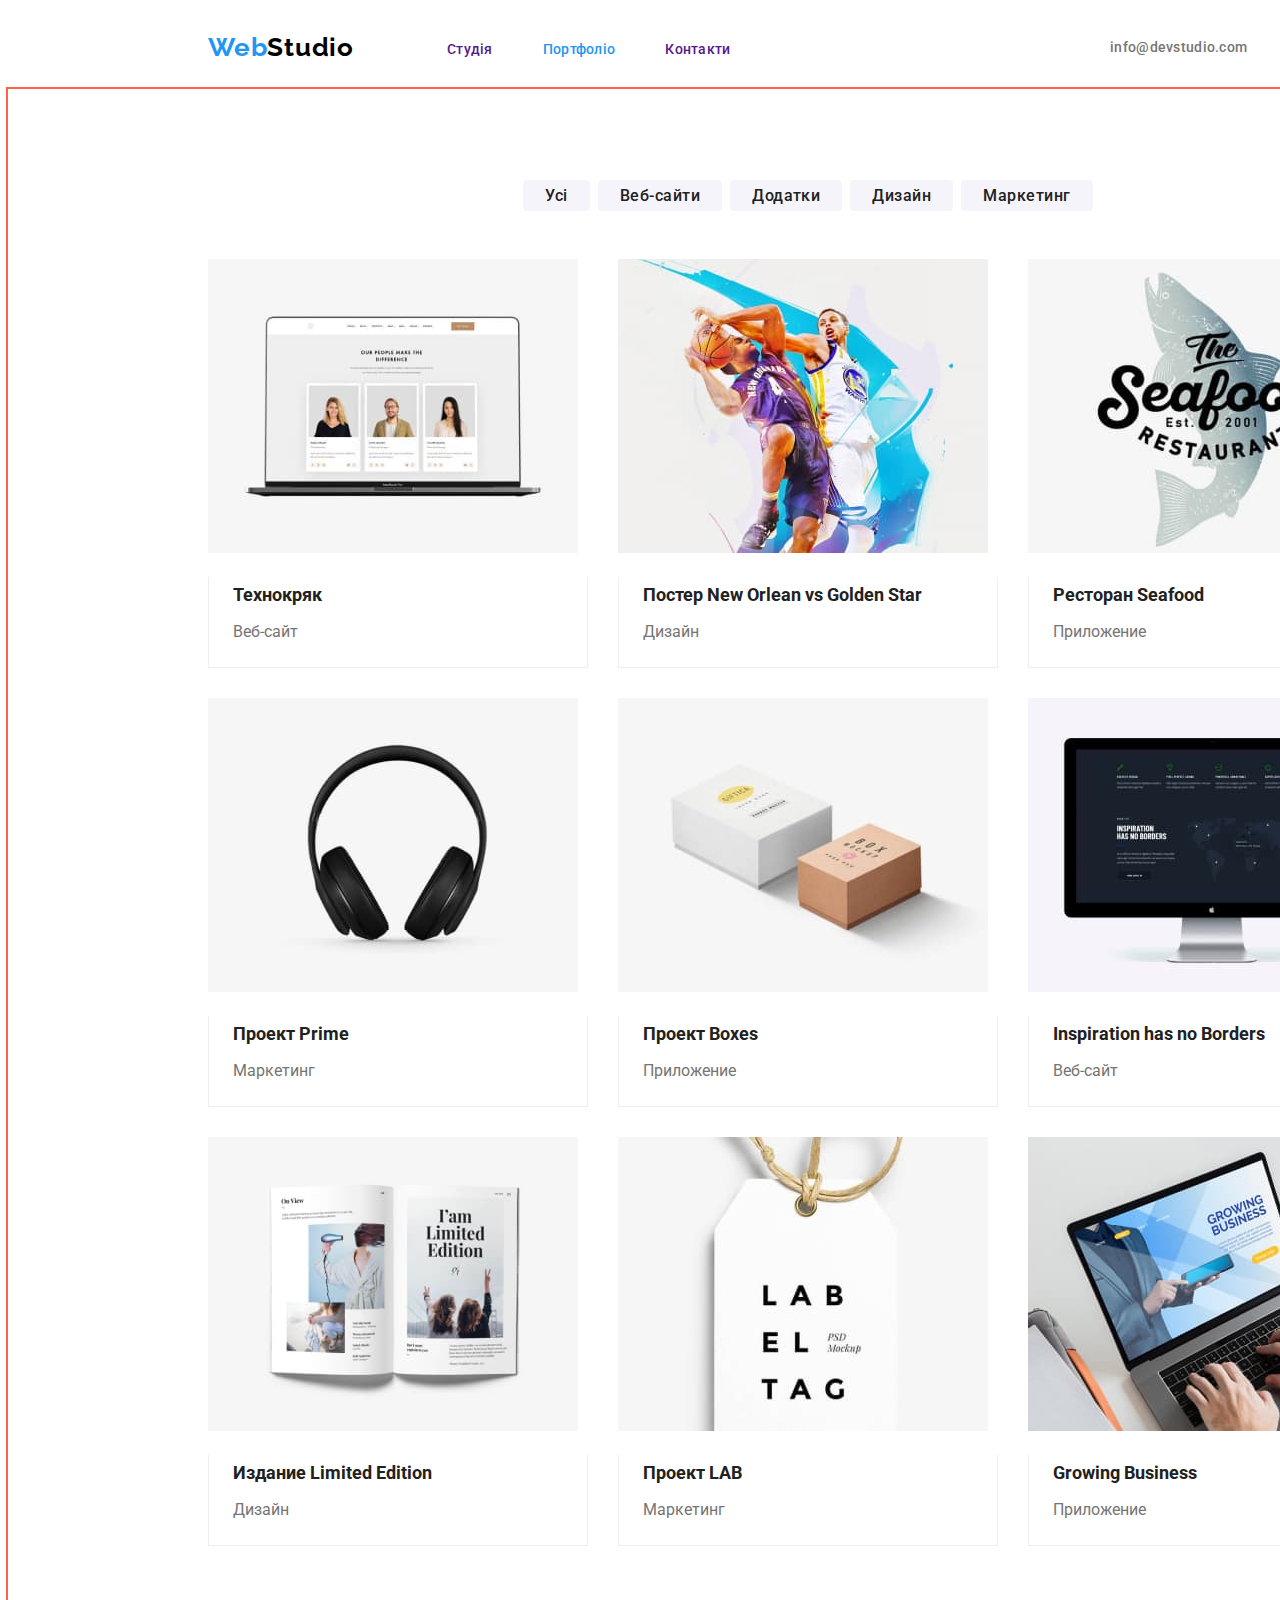
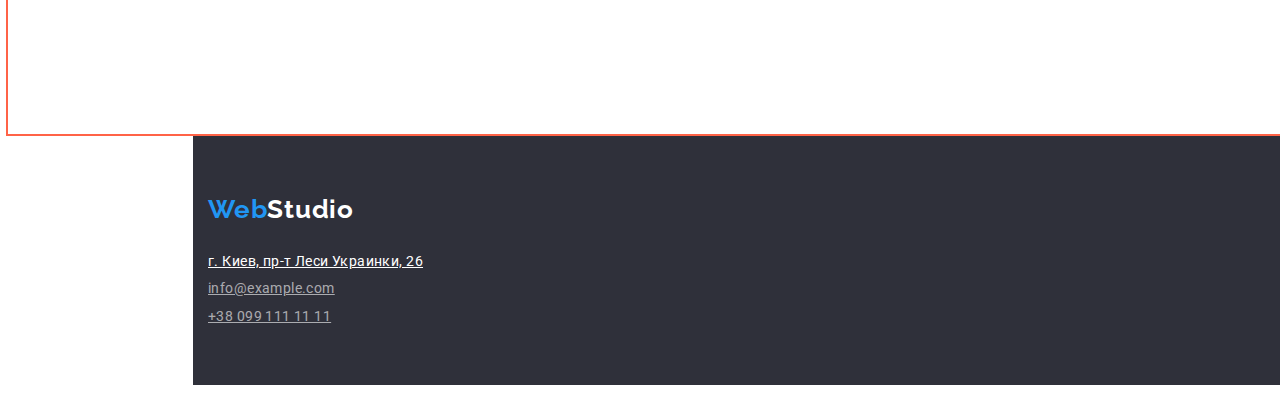
==== commit db9e4800: "portfolio buttons finished" ====
--- a/portfolio.html
+++ b/portfolio.html
@@ -23,8 +23,8 @@
             <a href="./index.html" class="list logo"><span class="web">Web</span>Studio</a>
             <nav class="nav">
                 <ul class="list site-nav">
-                    <li class="item"><a href="" class=" list site-nav-link  current">Студія</a></li>
-                    <li class="item"><a href="./portfolio.html" class="list site-nav-link ">Портфоліо</a></li>
+                    <li class="item"><a href="" class=" list site-nav-link  ">Студія</a></li>
+                    <li class="item"><a href="./portfolio.html" class="list site-nav-link current ">Портфоліо</a></li>
                     <li class="item"><a href="" class="list site-nav-link ">Контакти</a></li>
                 </ul>
             </nav>
@@ -43,30 +43,20 @@
         <div class="container">
         <h1 class="portfolio-title"></h1>
         <ul class="list button-list">
-            <li class="item selected-button"> 
-             <button type="button" class="list "> 
-                <a href="" class="list link">Усі</a>
-            </button>
-        </li>
-            <li class="item main-button"> 
-                <button type="button">
-                    <a href="" class="list link">Веб-сайти</a>
-                </button>
+            <li class="item"> 
+                <a href="" class="list link selected">Усі</a>
             </li>
-            <li class="item main-button"> 
-                <button type="button">
-                    <a href="" class="list link">Додатки</a>
-                </button>
+            <li class="item "> 
+                    <a href="./portfolio.html" class="list link">Веб-сайти</a>
             </li>
-            <li class="item main-button"> 
-                <button type="button">
+            <li class="item "> 
+              <a href="" class="list link">Додатки</a>
+            </li>
+            <li class="item "> 
                     <a href="" class="list link">Дизайн</a>
-                </button>
             </li>
-            <li class="item main-button"> 
-                <button type="button">
+            <li class="item "> 
                     <a href="" class="list link">Маркетинг</a>
-                </button>
             </li>
         </ul>
         
--- a/css/styles.css
+++ b/css/styles.css
@@ -351,48 +351,29 @@
         justify-content:center;  
         margin-bottom: 50px; 
 }
-.button-list .item {
-        border-radius: 4px;
-        background-color: #F5F4FA;
-}
-.button-list button {
-        border-color: transparent;
-}
+
 .button-list .item +.item {
-        margin-left: 8px;
-}
+        margin-left: 8px; 
+}
+
 .button-list .link { 
         font-weight: 500;
         font-size: 16px;
         line-height: 1.62;        
         text-align: center;
         letter-spacing: 0.03em;        
-        color: var(--primary-text-color);                 */
+        color: var(--primary-text-color);  
+        padding: 6px 22px;
+        border-radius: 4px;
+        background-color: #F5F4FA;
  }
-.buttons-list:not(:first-child) {margin-left: 8px;
-                }
-
-.main-button,
-.button {
-        /* font-weight: 500;
-                font-size: 16px;
-                line-height: 1.62;        
-                text-align: center;
-                letter-spacing: 0.03em;        
-                color: var(--primary-text-color);} */
-.main-button:hover,
-.main-button:focus { background-color: var(--accent-color); 
-                        color: var(--secondary-text-color);}
-
-.selected-button {background-color: var(--accent-color);
-                        color: var(--secondary-text-color);
-                        font-weight: 500;
-                        font-size: 16px;
-                        line-height: 1.62;
-                        text-align: center; 
-                        border: 1px;
-                        border-radius: 4px;
-}
+ .selected,
+ .button-list .link:hover,
+ .button-list .link:focus  {
+        background-color:var(--accent-color);
+        color: #ffffff;
+ }
+
 
 .our-projects {display: flex;
                 flex-wrap: wrap;
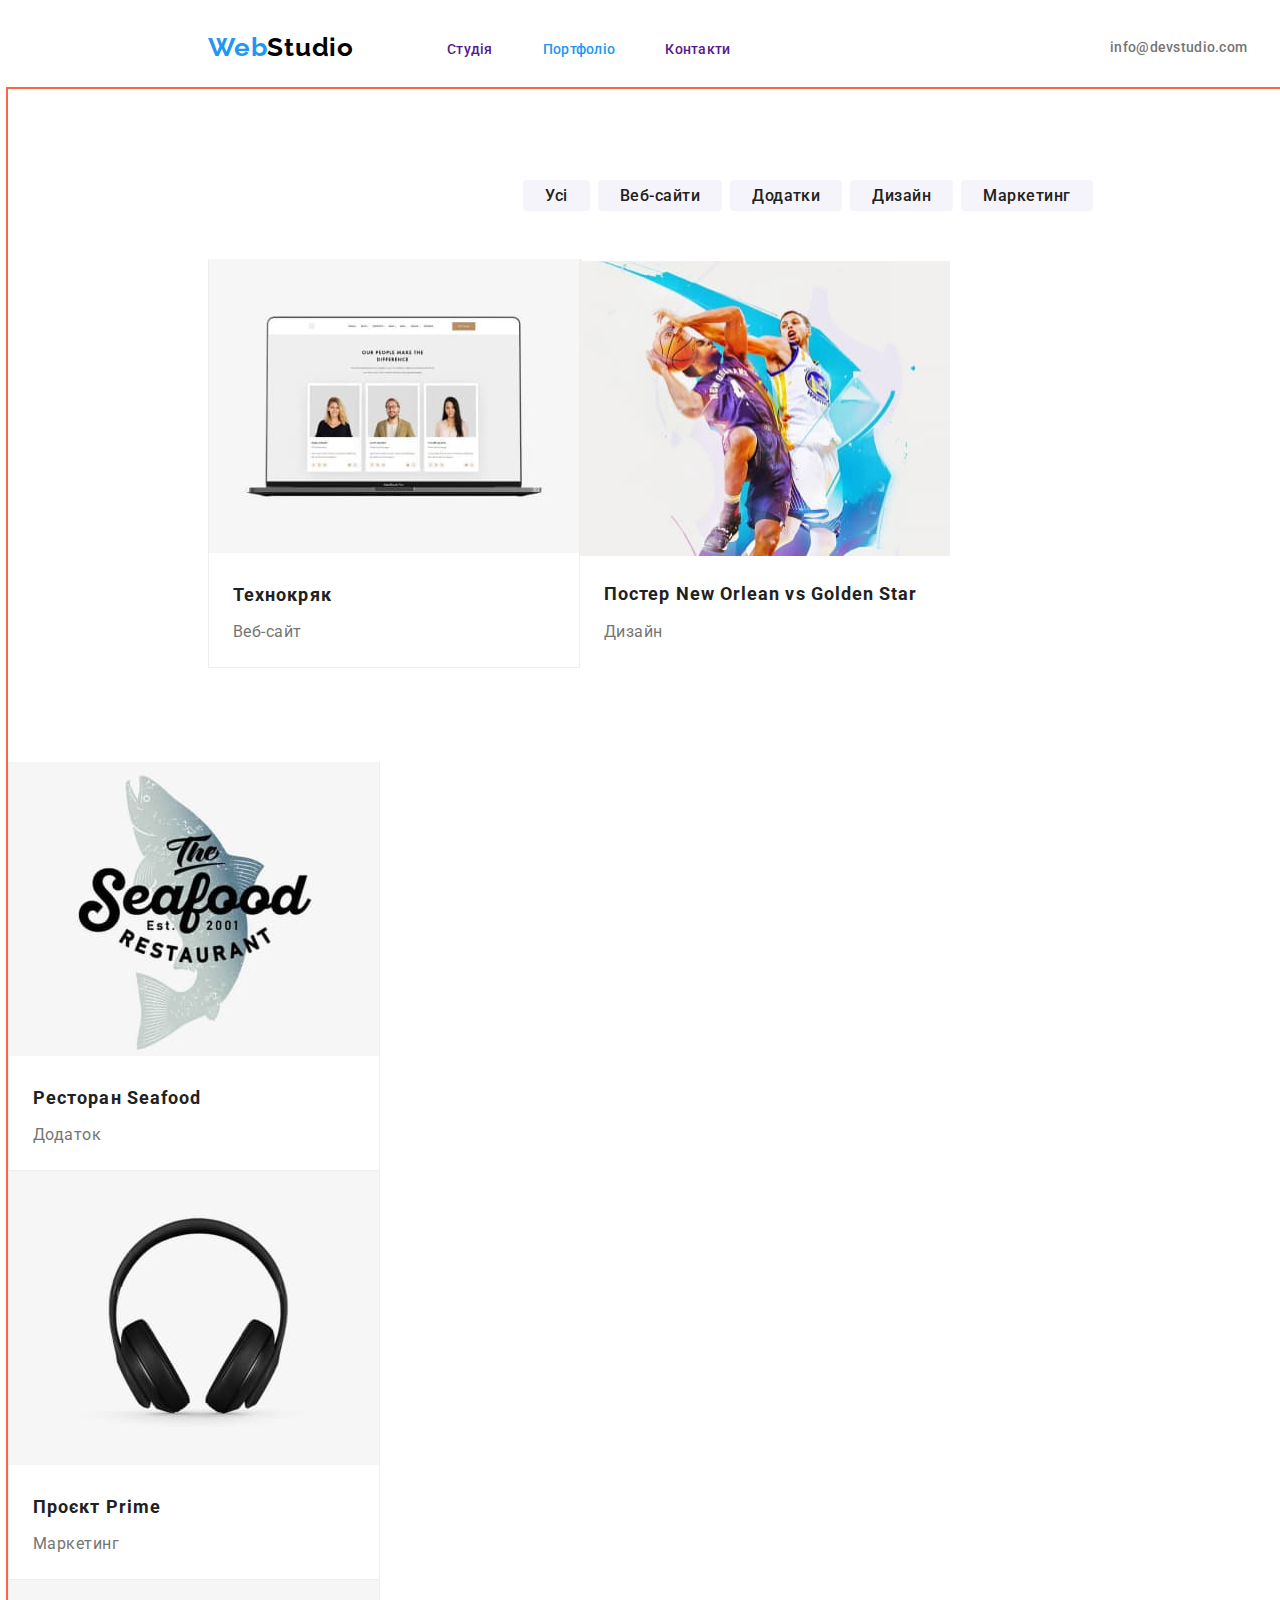
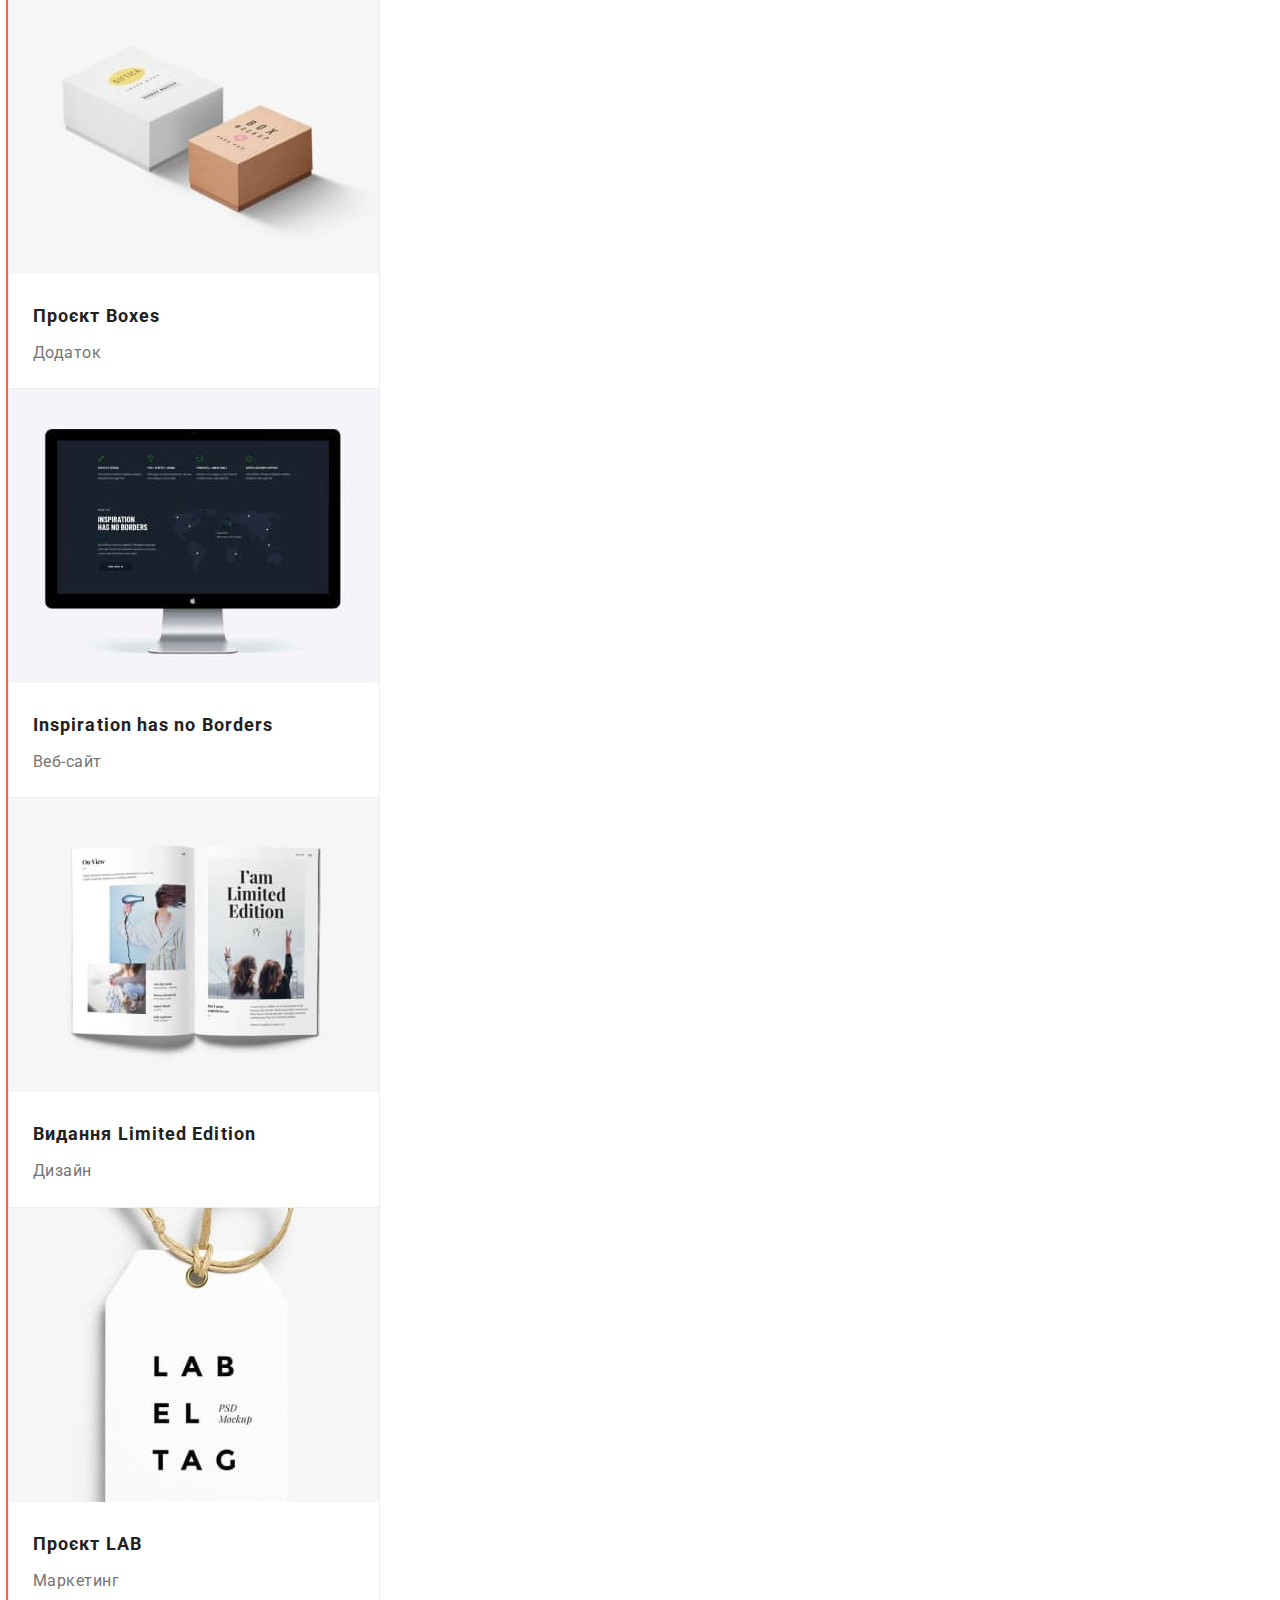
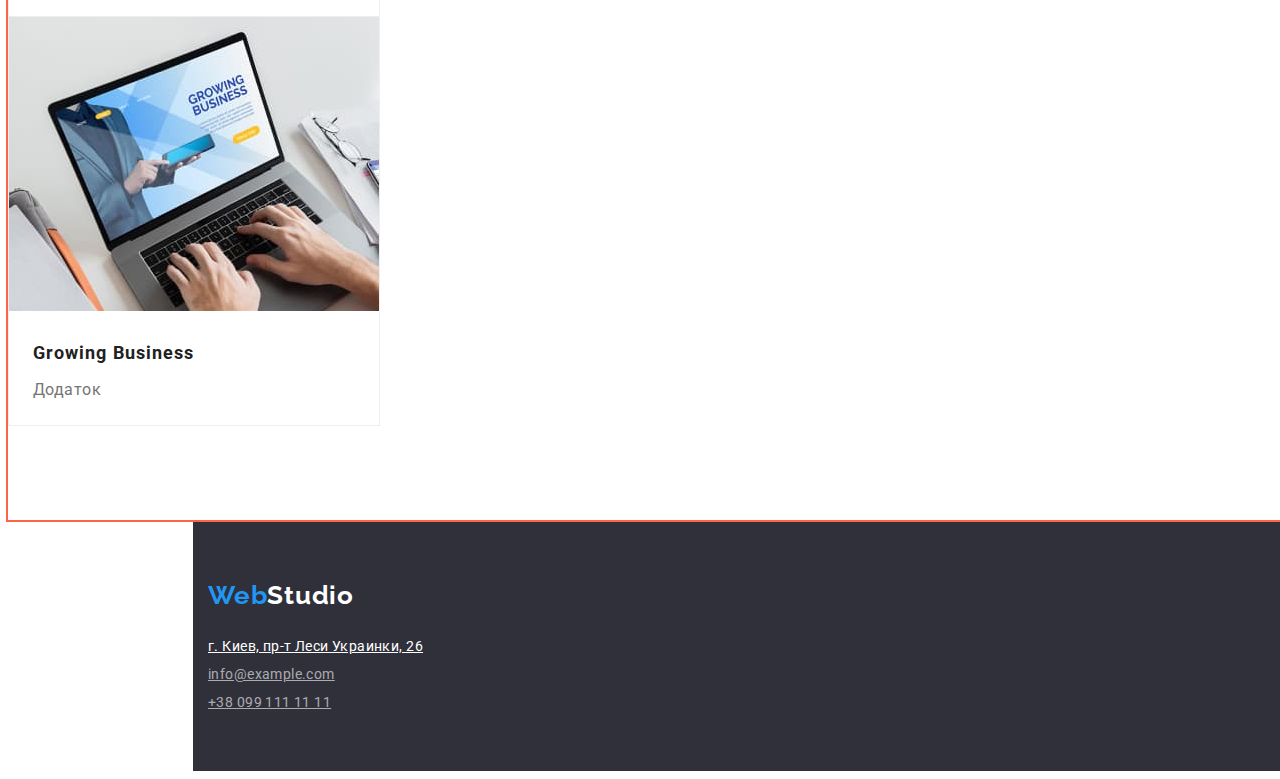
==== commit ea0a9ba5: "cards in process- portfolio" ====
--- a/portfolio.html
+++ b/portfolio.html
@@ -60,59 +60,68 @@
             </li>
         </ul>
         
-        <ul class="our-projects list">
-            <li class="item"><img src="./images/tehnokrak.jpg" alt="веб-сайт" width="370">
-               <div class="cards">
+        <ul class="list our-projects ">
+            <li class="list item">
+                <div class="cards">
+                <img src="./images/tehnokrak.jpg" alt="веб-сайт" width="370">               
                 <h2 class="title">Технокряк</h2>
                 <p class="text">Веб-сайт</p>
                 </div>
             </li>
-            <li class="item"><img src="./images/baskrtball.jpg" alt="баскетбольный постер" width="370">
-                <div class="cards">
+            <li class="list item">
+                <div class="cards"></div>
+                <img src="./images/baskrtball.jpg" alt="баскетбольнй постер" width="370">
                 <h2 class="title">Постер New Orlean vs Golden Star</h2>
                 <p class="text">Дизайн</p>
                 </div>
             </li>
-            <li class="item"><img src="./images/seafood.jpg" alt="ресторан морепродуктов" width="370">
+            <li class="list item">
                 <div class="cards">
+                <img src="./images/seafood.jpg" alt="ресторан морепродуктов" width="370">                
                 <h2 class="title">Ресторан Seafood</h2>
-                <p class="text">Приложение</p>
+                <p class="text">Додаток</p>
                 </div>
             </li>
-            <li class="item"><img src="./images/prime.jpg" alt="наушники" width="370">
-            <div class="cards">
-                <h2 class="title">Проект Prime</h2>
+            <li class="list item">
+                <div class="cards">
+                <img src="./images/prime.jpg" alt="наушники" width="370">            
+                <h2 class="title">Проєкт Prime</h2>
                 <p class="text">Маркетинг</p>
                 </div>
             </li>
-            <li class="item"><img src="./images/boxes.jpg" alt="коробки" width="370">
-            <div class="cards">
-                <h2 class="title">Проект Boxes</h2>
-              <p class="text">Приложение</p>
+            <li class="list item">
+                <div class="cards">
+                <img src="./images/boxes.jpg" alt="коробки" width="370">           
+                <h2 class="title">Проєкт Boxes</h2>
+              <p class="text">Додаток</p>
             </div>
             </li>
-            <li class="item"><img src="./images/noborders.jpg" alt="вдохновение без границ" width="370">
-            <div class="cards">
+            <li class="list item">
+                <div class="cards">
+                <img src="./images/noborders.jpg" alt="вдохновение без границ" width="370">            
                 <h2 class="title">Inspiration has no Borders</h2>
             <p class="text">Веб-сайт</p>
             </div>
             </li>
-            <li class="item"><img src="./images/limited.jpg" alt="издание ограничено" width="370">
-            <div class="cards">
-                <h2 class="title">Издание Limited Edition</h2>
+            <li class="list item">
+                <div class="cards">
+                <img src="./images/limited.jpg" alt="издание ограничено" width="370">            
+                <h2 class="title">Видання Limited Edition</h2>
              <p class="text">Дизайн</p>
             </div>
             </li>
-            <li class="item"><img src="./images/lab.jpg" alt="бирка лаб" width="370">
-            <div class="cards">
-                <h2 class="title">Проект LAB</h2>
+            <li class="list item">
+                <div class="cards">
+                <img src="./images/lab.jpg" alt="бирка лаб" width="370">            
+                <h2 class="title">Проєкт LAB</h2>
              <p class="text">Маркетинг</p>
             </div>
             </li>
-            <li class="item"><img src="./images/growingbis.jpg" alt="растущий бизнес" width="370">
-            <div class="cards">
+            <li class="list item">
+                <div class="cards">
+                <img src="./images/growingbis.jpg" alt="растущий бизнес" width="370">            
                 <h2 class="title">Growing Business</h2>
-             <p class="text">Приложение</p>
+             <p class="text">Додаток</p>
             </div>
             </li>
         </ul> 
--- a/css/styles.css
+++ b/css/styles.css
@@ -375,30 +375,47 @@
  }
 
 
-.our-projects {display: flex;
-                flex-wrap: wrap;
-                margin-left: -30px;
-                margin-top: -30px;
-}
-.our-projects .item {margin-left: 30px ;
-                        margin-top: 30px;
-                        flex-basis: calc((100% - 90px) / 3);}     
-                        
-                        
-.our-projects .title { font-weight: 700;
-                        font-size: 18px;
-                        line-height: 2;
-                        margin: 20px 24px 4px 24px;}
-
-.our-projects .text {color: #757575;
+.our-projects {
+         display: flex;
+        flex-wrap: wrap;
+        /* margin-left: -30px;
+        margin-top: -30px;   */
+}
+.our-projects .item {
+        display: flex;
+        flex-wrap: wrap;
+        /* margin-left: 30px ;
+        margin-top: 30px; */
+        flex-basis: calc((100% - 90px) / 3); 
+}    
+.our-projects .item:nth-last-child(-n + 3) {
+        margin-bottom: 94px;
+}
+.item .cards {
+        display: inline-block;
+        border-right: 1px solid #eeeeee;
+        border-bottom: 1px solid #eeeeee;
+        border-left: 1px solid #eeeeee;
+        background: #FFFFFF;
+ }
+.item .title { 
+        font-weight: 700;
+        font-size: 18px;
+        line-height: 2;
+        letter-spacing: 0.06em;
+        margin: 20px 24px 4px 24px;
+}
+
+.item .text {
+        font-weight: 400;
         font-size: 16px;
-        line-height: 1.88;
+        line-height: 1.88;      
+        letter-spacing: 0.03em;        
+        color:var(--secondary-text-color);
         margin-bottom: 20px;
         margin-left: 24px;
-        margin-right: 24px;}
-
-.cards {border-right: 1px solid #eeeeee;
-        border-bottom: 1px solid #eeeeee;
-        border-left: 1px solid #eeeeee;}
-
-.our-projects .item:nth-last-child(-n + 3) { margin-bottom: 94px;} */+        margin-right: 24px;
+}
+
+
+ 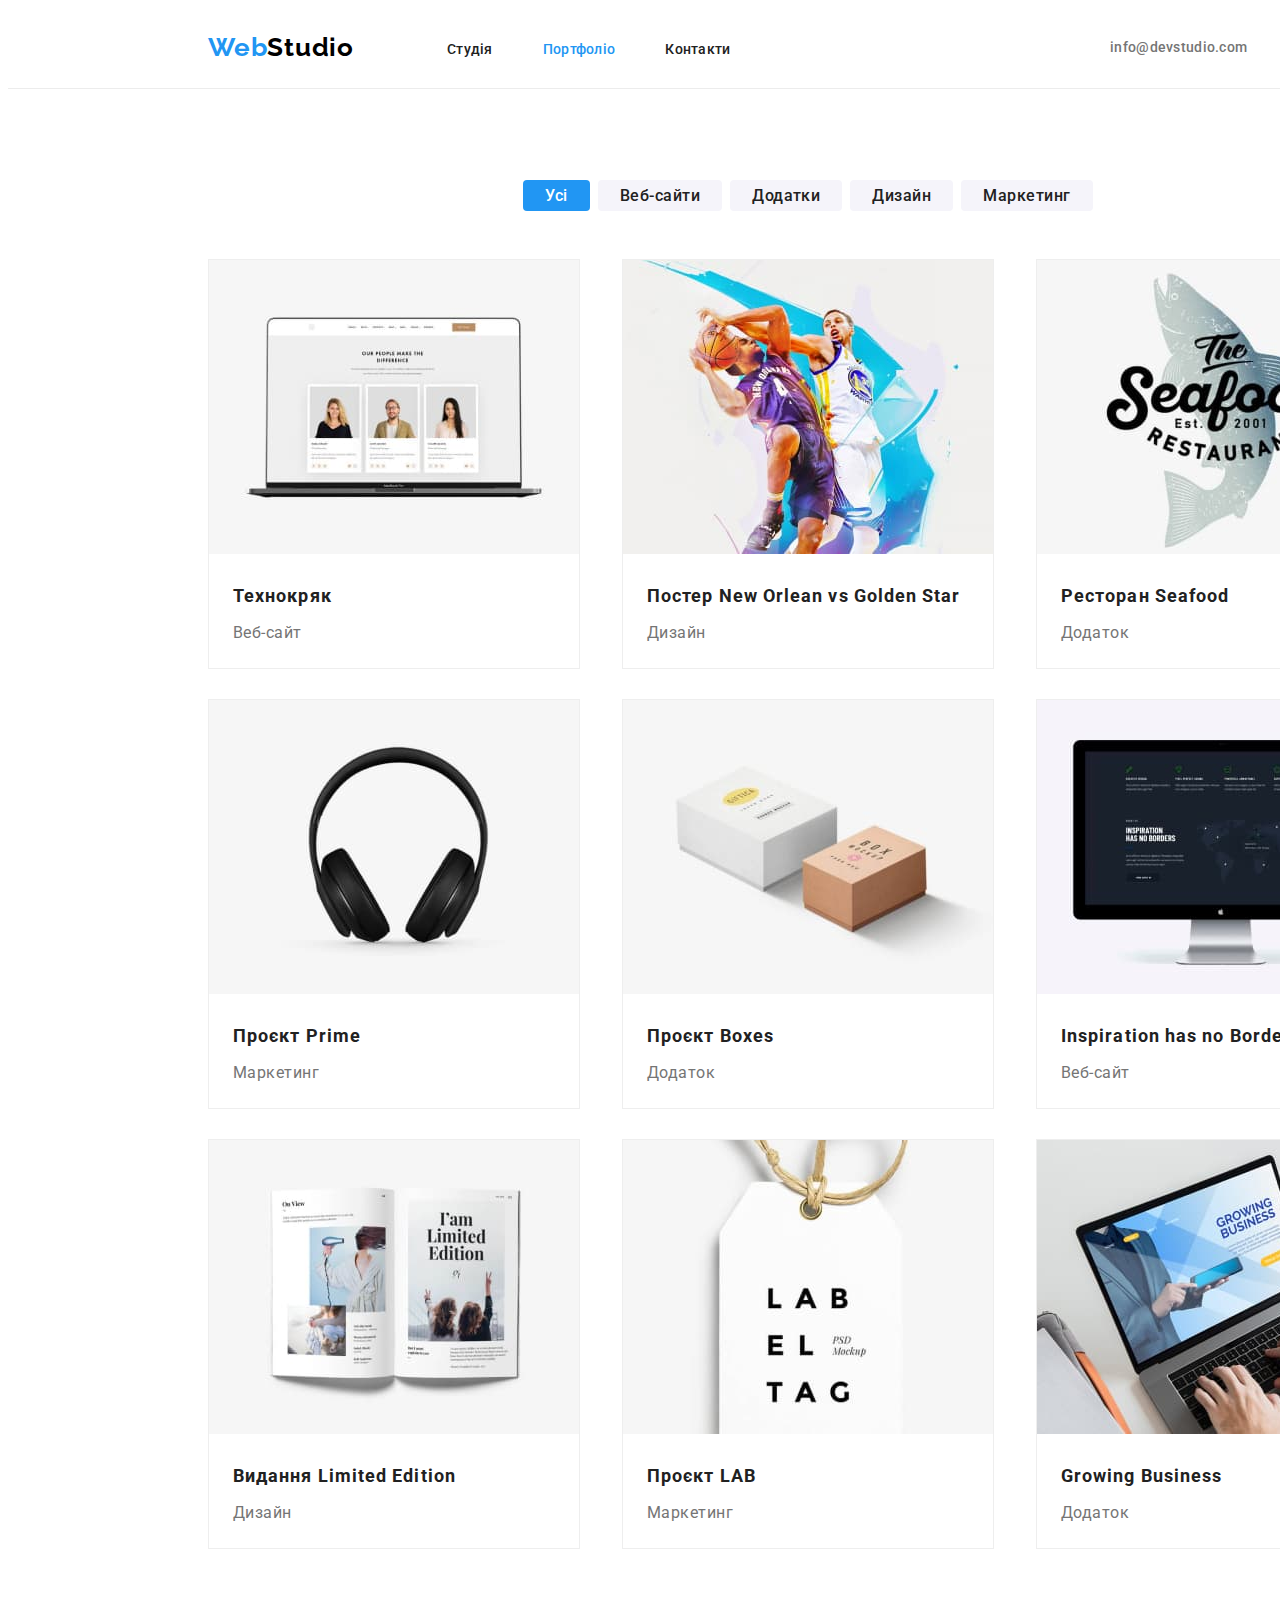
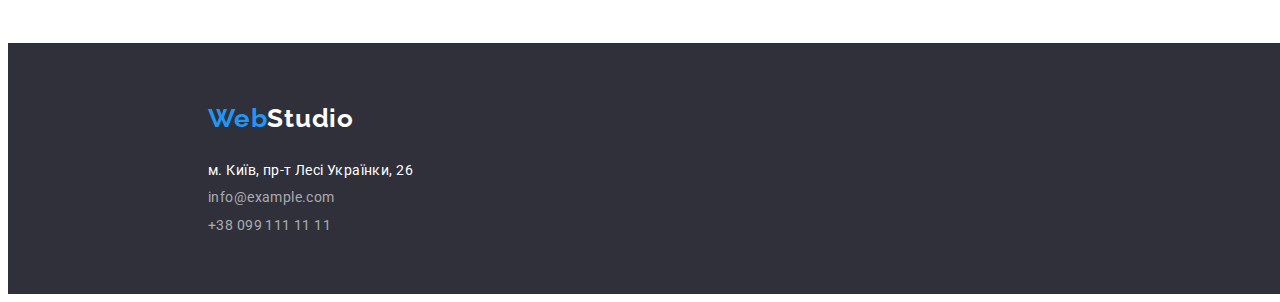
==== commit 0b9f1a05: "hw3-done??" ====
--- a/portfolio.html
+++ b/portfolio.html
@@ -23,7 +23,7 @@
             <a href="./index.html" class="list logo"><span class="web">Web</span>Studio</a>
             <nav class="nav">
                 <ul class="list site-nav">
-                    <li class="item"><a href="" class=" list site-nav-link  ">Студія</a></li>
+                    <li class="item"><a href="./index.html" class=" list site-nav-link  ">Студія</a></li>
                     <li class="item"><a href="./portfolio.html" class="list site-nav-link current ">Портфоліо</a></li>
                     <li class="item"><a href="" class="list site-nav-link ">Контакти</a></li>
                 </ul>
@@ -62,82 +62,78 @@
         
         <ul class="list our-projects ">
             <li class="list item">
-                <div class="cards">
                 <img src="./images/tehnokrak.jpg" alt="веб-сайт" width="370">               
                 <h2 class="title">Технокряк</h2>
                 <p class="text">Веб-сайт</p>
-                </div>
+                <!-- </div> -->
             </li>
-            <li class="list item">
-                <div class="cards"></div>
+            <li class="list item">                
                 <img src="./images/baskrtball.jpg" alt="баскетбольнй постер" width="370">
                 <h2 class="title">Постер New Orlean vs Golden Star</h2>
-                <p class="text">Дизайн</p>
-                </div>
+                <p class="text">Дизайн</p>                
             </li>
-            <li class="list item">
-                <div class="cards">
+            <li class="list item">                
                 <img src="./images/seafood.jpg" alt="ресторан морепродуктов" width="370">                
                 <h2 class="title">Ресторан Seafood</h2>
                 <p class="text">Додаток</p>
-                </div>
-            </li>
-            <li class="list item">
-                <div class="cards">
+           </li>
+            <li class="list item">                
                 <img src="./images/prime.jpg" alt="наушники" width="370">            
                 <h2 class="title">Проєкт Prime</h2>
-                <p class="text">Маркетинг</p>
-                </div>
+                <p class="text">Маркетинг</p>             
             </li>
-            <li class="list item">
-                <div class="cards">
+            <li class="list item">               
                 <img src="./images/boxes.jpg" alt="коробки" width="370">           
                 <h2 class="title">Проєкт Boxes</h2>
-              <p class="text">Додаток</p>
-            </div>
+              <p class="text">Додаток</p>         
             </li>
-            <li class="list item">
-                <div class="cards">
+            <li class="list item">                
                 <img src="./images/noborders.jpg" alt="вдохновение без границ" width="370">            
                 <h2 class="title">Inspiration has no Borders</h2>
-            <p class="text">Веб-сайт</p>
-            </div>
+            <p class="text">Веб-сайт</p>            
             </li>
-            <li class="list item">
-                <div class="cards">
+            <li class="list item">                
                 <img src="./images/limited.jpg" alt="издание ограничено" width="370">            
                 <h2 class="title">Видання Limited Edition</h2>
-             <p class="text">Дизайн</p>
-            </div>
+             <p class="text">Дизайн</p>            
             </li>
-            <li class="list item">
-                <div class="cards">
+            <li class="list item">                
                 <img src="./images/lab.jpg" alt="бирка лаб" width="370">            
                 <h2 class="title">Проєкт LAB</h2>
-             <p class="text">Маркетинг</p>
-            </div>
+             <p class="text">Маркетинг</p>        
             </li>
-            <li class="list item">
-                <div class="cards">
+            <li class="list item">               
                 <img src="./images/growingbis.jpg" alt="растущий бизнес" width="370">            
                 <h2 class="title">Growing Business</h2>
-             <p class="text">Додаток</p>
-            </div>
+             <p class="text">Додаток</p>            
             </li>
         </ul> 
         </div>
     </section>
     </main>
 
-    <!--Футер-->
-    <footer class="footer-section container">
-        <a href="" class="logo list"><span class="web">Web</span><span class="studio">Studio</span></a>
-        <address class="address-section">
-            <ul class=" address-list list">
-                <li><a href="" class="address">г. Киев, пр-т Леси Украинки, 26</a></li>
-                <li><a href="mailto:info@example.com" class="mail">info@example.com</a></li>
-                <li><a href="tel:+380991111111" class="telephone">+38 099 111 11 11</a></li>
-            </ul>
-        </address>
+    <!--footer-->
+    
+    
+    <footer class="footer-section">
+        <div class="container">
+            <a href="" class="list logo "><span class="web">Web</span>Studio</a>
+            <address class="address-section">
+    
+                <ul class="list address-list ">
+                    <li>
+                        <a href="" class="list address">м. Київ, пр-т Лесі Українки, 26</a>
+                    </li>
+                    <li>
+                        <a href="mailto:info@example.com" class="list mail">info@example.com</a>
+                    </li>
+                    <li>
+                        <a href="tel:+380991111111" class="list telephone">+38 099 111 11 11</a>
+                    </li>
+                </ul>
+            </address>
+        </div>
     </footer>
-</body>
+    </body>
+    
+    </html>
--- a/css/styles.css
+++ b/css/styles.css
@@ -34,7 +34,7 @@
 .section {
         padding: 94px 0px;
         margin: 0px;
-        outline: 2px solid tomato;
+        /* outline: 2px solid tomato; */
 }
 
 .container {    
@@ -85,7 +85,8 @@
         margin-left: 50px;
 }
 
-.site-nav-link {    
+.site-nav-link {   
+        color: var(--primary-text-color); 
                 font-weight: 500;
                 font-size: 14px;
                 line-height: 1.14;
@@ -196,6 +197,10 @@
     
             /*what we do*/
 
+            .work-section {
+                padding-top: 0;
+            }
+
 .work-title {           
         font-weight: 700;
         font-size: 36px;
@@ -209,13 +214,10 @@
         justify-content: space-between;               
 }
 
-.work-list li {
-        margin-bottom: 94px;
-}
 
 .work-list li:not(:first-child) {
                 margin-left: 30px;
-                }
+}
 
              /*our team*/
 
@@ -367,7 +369,7 @@
         border-radius: 4px;
         background-color: #F5F4FA;
  }
- .selected,
+ .button-list .selected,
  .button-list .link:hover,
  .button-list .link:focus  {
         background-color:var(--accent-color);
@@ -377,27 +379,23 @@
 
 .our-projects {
          display: flex;
-        flex-wrap: wrap;
+        flex-wrap: wrap;    
+        flex-basis: calc((100% - 90px) / 3);
+        justify-content: space-between;
         /* margin-left: -30px;
         margin-top: -30px;   */
 }
 .our-projects .item {
-        display: flex;
-        flex-wrap: wrap;
+        background: #FFFFFF;
+        border: 1px solid #EEEEEE;
+        margin-bottom: 30px;
         /* margin-left: 30px ;
         margin-top: 30px; */
-        flex-basis: calc((100% - 90px) / 3); 
+        
 }    
 .our-projects .item:nth-last-child(-n + 3) {
-        margin-bottom: 94px;
-}
-.item .cards {
-        display: inline-block;
-        border-right: 1px solid #eeeeee;
-        border-bottom: 1px solid #eeeeee;
-        border-left: 1px solid #eeeeee;
-        background: #FFFFFF;
- }
+        margin-bottom: 0;
+}
 .item .title { 
         font-weight: 700;
         font-size: 18px;
